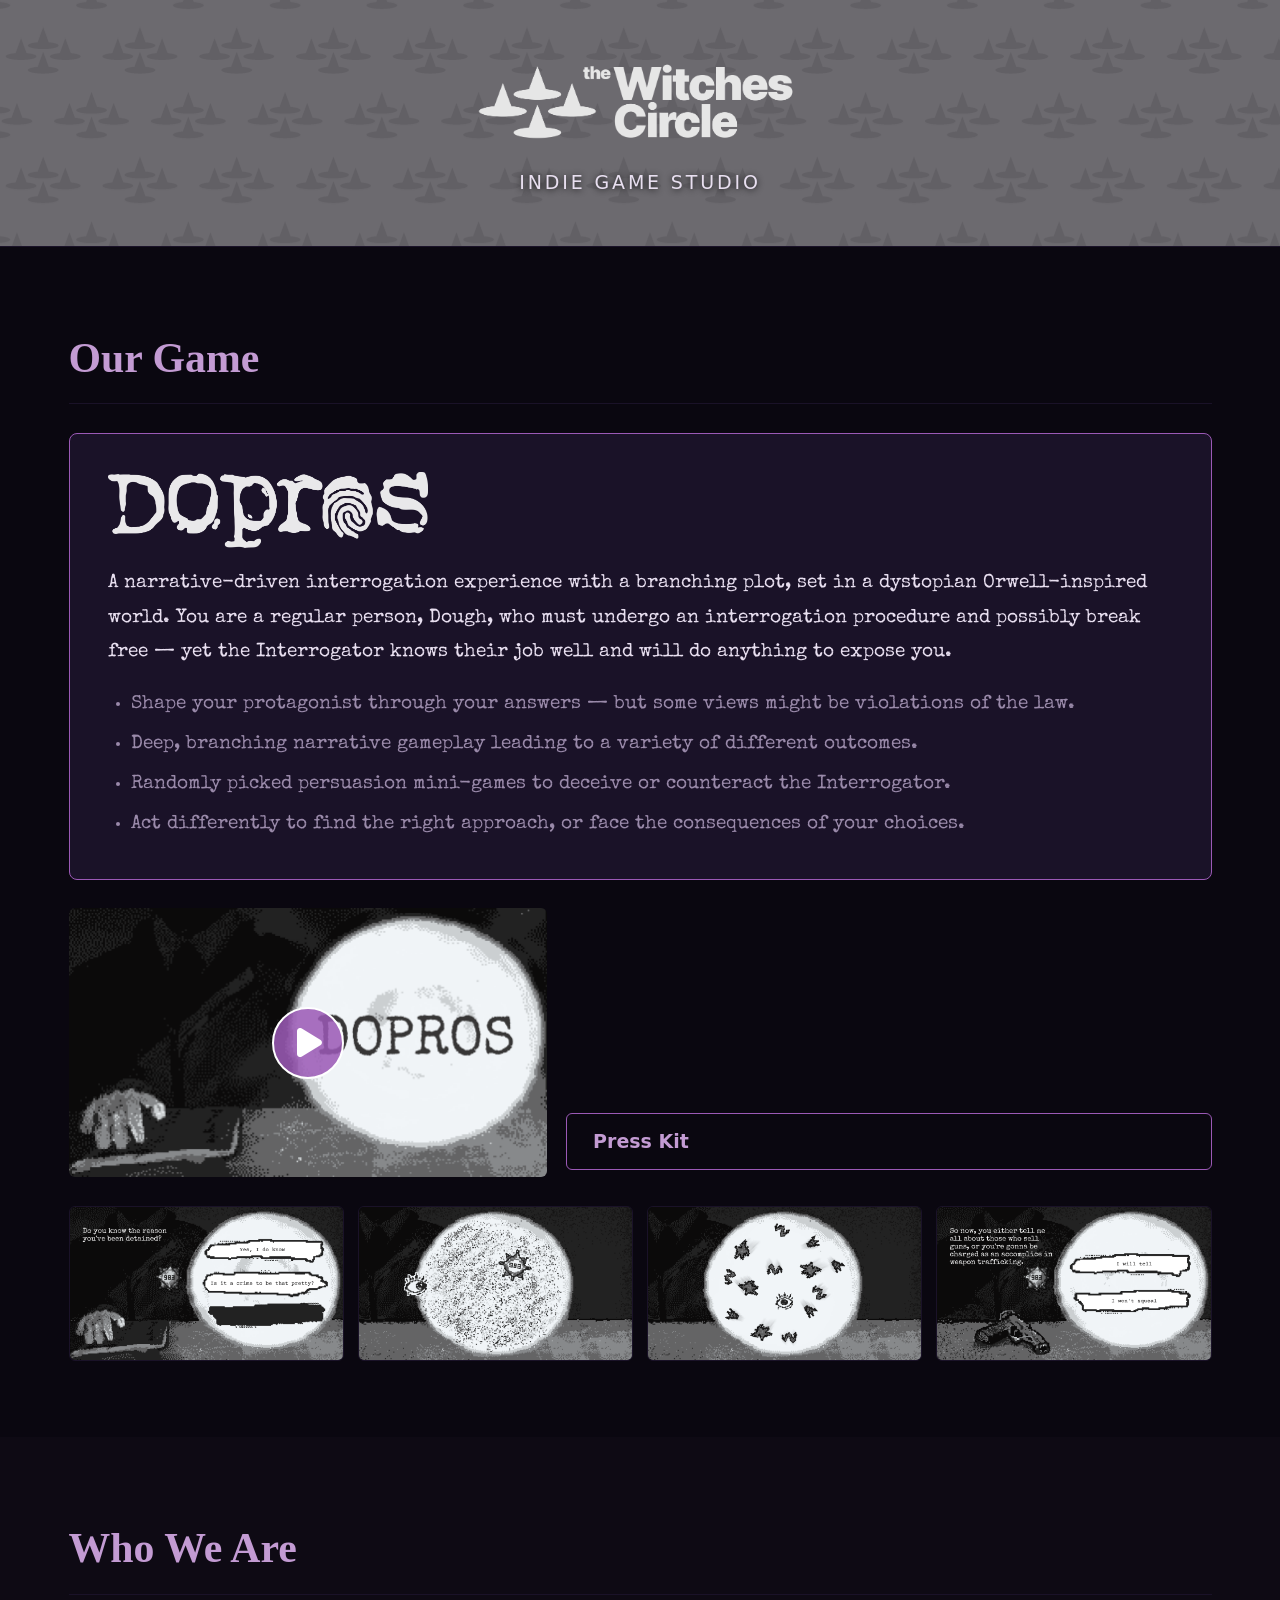
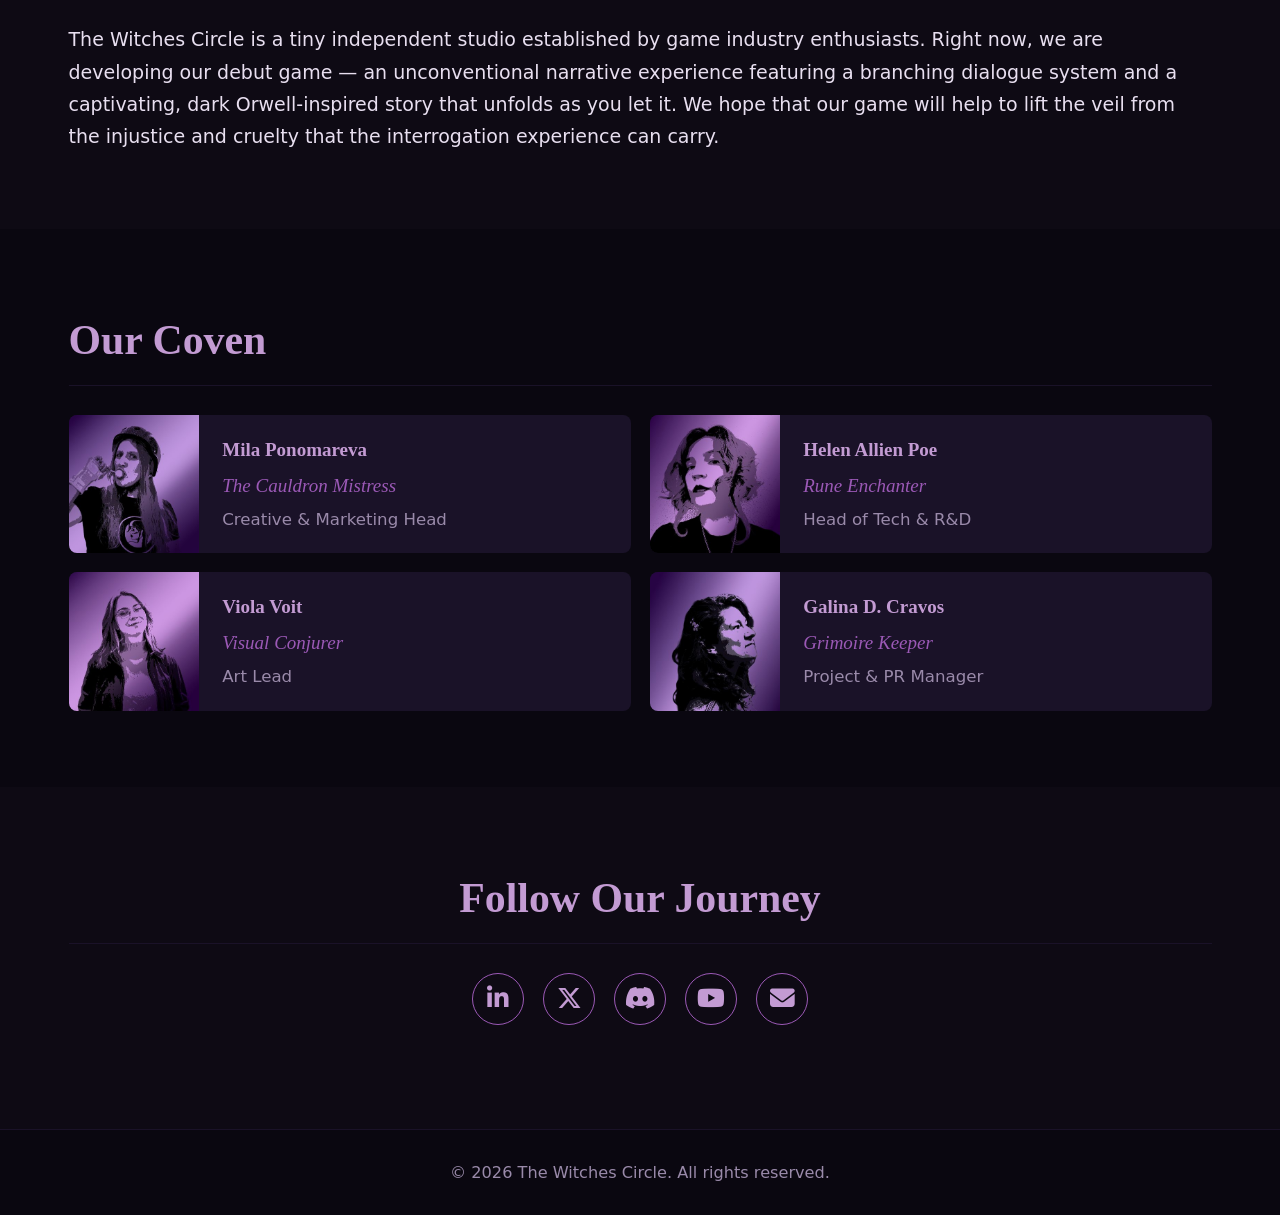
==== index.html @ 12a42415 "[steam] [+] add steam widget" ====
<!DOCTYPE html>
<html lang="en">
<head>
  <meta charset="UTF-8" />
  <meta name="viewport" content="width=device-width, initial-scale=1.0" />
  <title>The Witches Circle — Indie Game Studio</title>
  <meta name="description" content="The Witches Circle is a tiny independent studio developing DOPROS — a dark, Orwell-inspired narrative interrogation game." />
  <link rel="icon" type="image/png" href="assets/images/favicon.png" />
  <link rel="preconnect" href="https://fonts.googleapis.com" />
  <link rel="preconnect" href="https://fonts.gstatic.com" crossorigin />
  <link href="https://fonts.googleapis.com/css2?family=IM+Fell+English:ital@0;1&family=Special+Elite&display=swap" rel="stylesheet" />
  <link rel="stylesheet" href="assets/css/style.css" />
  <link rel="stylesheet" href="https://cdnjs.cloudflare.com/ajax/libs/font-awesome/6.5.0/css/all.min.css" />
</head>
<body>

  <header>
    <div class="container">
      <h1 class="logo">
        <img src="assets/images/studio-logo.png" alt="The Witches Circle" class="logo-img" />
      </h1>
      <p class="tagline">Indie Game Studio</p>
    </div>
  </header>

  <main>

    <!-- Game -->
    <section id="game" class="section section--dark">
      <div class="container">
        <h2>Our Game</h2>

        <div class="game-card">
          <img src="assets/images/dopros-logo.png" alt="DOPROS" class="game-logo" />
          <p class="game-description">
            A narrative-driven interrogation experience with a branching plot, set in a dystopian
            Orwell-inspired world. You are a regular person, Dough, who must undergo an interrogation
            procedure and possibly break free — yet the Interrogator knows their job well and will do
            anything to expose you.
          </p>
          <ul class="game-features">
            <li>Shape your protagonist through your answers — but some views might be violations of the law.</li>
            <li>Deep, branching narrative gameplay leading to a variety of different outcomes.</li>
            <li>Randomly picked persuasion mini-games to deceive or counteract the Interrogator.</li>
            <li>Act differently to find the right approach, or face the consequences of your choices.</li>
          </ul>
        </div>

        <div class="trailer-steam-row">
          <div class="trailer-embed" id="trailer">
            <img src="assets/images/dopros-banner.png" alt="DOPROS — Official Trailer" class="trailer-thumb" />
            <button class="trailer-play" aria-label="Play trailer">
              <i class="fa-solid fa-play"></i>
            </button>
          </div>
          <div class="steam-column">
            <div class="steam-widget">
              <iframe src="https://store.steampowered.com/widget/4348260/" frameborder="0" width="646" height="190"></iframe>
            </div>
            <a href="https://store.steampowered.com/app/4348260" class="game-btn steam-wishlist-mobile" target="_blank" rel="noopener">Wishlist on Steam</a>
            <a href="https://drive.google.com/drive/folders/1Jz_JU9Nu0KG13zo6m7IpwoIm4dbHfF0O?usp=sharing" class="game-btn game-btn--secondary" target="_blank" rel="noopener">Press Kit</a>
          </div>
        </div>

        <div class="screenshots">
          <img src="assets/images/screenshots/screenshot-1.png" alt="DOPROS screenshot 1" loading="lazy" />
          <img src="assets/images/screenshots/screenshot-2.png" alt="DOPROS screenshot 2" loading="lazy" />
          <img src="assets/images/screenshots/screenshot-4.png" alt="DOPROS screenshot 4" loading="lazy" />
          <img src="assets/images/screenshots/screenshot-5.png" alt="DOPROS screenshot 5" loading="lazy" />
        </div>

        <div class="lightbox" id="lightbox" role="dialog" aria-modal="true" aria-label="Screenshot viewer">
          <button class="lightbox-btn lightbox-btn--prev" id="lightbox-prev" aria-label="Previous screenshot"><img src="assets/images/arrow.png" alt="" /></button>
          <img src="" alt="" id="lightbox-img" />
          <button class="lightbox-btn lightbox-btn--next" id="lightbox-next" aria-label="Next screenshot"><img src="assets/images/arrow.png" alt="" /></button>
        </div>

      </div>
    </section>

    <!-- About -->
    <section id="about" class="section">
      <div class="container">
        <h2>Who We Are</h2>
        <p>
          The Witches Circle is a tiny independent studio established by game industry enthusiasts.
          Right now, we are developing our debut game — an unconventional narrative experience featuring
          a branching dialogue system and a captivating, dark Orwell-inspired story that unfolds as you let it. We hope that our game will help to lift the veil from the injustice and cruelty that the interrogation experience can carry.
        </p>
      </div>
    </section>

    <!-- Team -->
    <section id="team" class="section section--dark">
      <div class="container">
        <h2>Our Coven</h2>
        <ul class="team-list">
          <li class="team-member">
            <img src="assets/images/team/mila.jpg" alt="Mila Ponomareva" class="member-photo" loading="lazy" />
            <div class="member-info">
              <span class="member-name">Mila Ponomareva</span>
              <span class="member-title">The Cauldron Mistress</span>
              <span class="member-role">Creative &amp; Marketing Head</span>
              <!-- <span class="member-quote">Likes roller skating and annihilation of capitalism.</span> -->
            </div>
          </li>
          <li class="team-member">
            <img src="assets/images/team/helen.jpg" alt="Helen Allien Poe" class="member-photo" loading="lazy" />
            <div class="member-info">
              <span class="member-name">Helen Allien Poe</span>
              <span class="member-title">Rune Enchanter</span>
              <span class="member-role">Head of Tech &amp; R&amp;D</span>
              <!-- <span class="member-quote">We are the granddaughters of the witches you couldn't burn.</span> -->
            </div>
          </li>
          <li class="team-member">
            <img src="assets/images/team/viola.jpg" alt="Viola Voit" class="member-photo" loading="lazy" />
            <div class="member-info">
              <span class="member-name">Viola Voit</span>
              <span class="member-title">Visual Conjurer</span>
              <span class="member-role">Art Lead</span>
              <!-- <span class="member-quote"></span> -->
            </div>
          </li>
          <li class="team-member">
            <img src="assets/images/team/galina.jpg" alt="Galina D. Cravos" class="member-photo" loading="lazy" />
            <div class="member-info">
              <span class="member-name">Galina D. Cravos</span>
              <span class="member-title">Grimoire Keeper</span>
              <span class="member-role">Project &amp; PR Manager</span>
              <!-- <span class="member-quote"></span> -->
            </div>
          </li>
        </ul>
      </div>
    </section>

    <!-- Connect -->
    <section id="connect" class="section">
      <div class="container">
        <h2>Follow Our Journey</h2>
        <div class="social-links">
          <a href="https://www.linkedin.com/company/thewitchescircle/" class="social-icon-btn" target="_blank" rel="noopener noreferrer" aria-label="LinkedIn">
            <i class="fa-brands fa-linkedin-in"></i>
          </a>
          <a href="https://x.com/WitchesAndGames" class="social-icon-btn" target="_blank" rel="noopener noreferrer" aria-label="Twitter / X">
            <i class="fa-brands fa-x-twitter"></i>
          </a>
          <a href="https://discord.gg/TPscTx6byT" class="social-icon-btn" target="_blank" rel="noopener noreferrer" aria-label="Discord">
            <i class="fa-brands fa-discord"></i>
          </a>
          <a href="https://www.youtube.com/@TheWitchesCircleGames" class="social-icon-btn" target="_blank" rel="noopener noreferrer" aria-label="YouTube">
            <i class="fa-brands fa-youtube"></i>
          </a>
          <a href="mailto:summon&#64;thewitchescircle.games" class="social-icon-btn" aria-label="Email" data-user="summon" data-domain="thewitchescircle.games">
            <i class="fa-solid fa-envelope"></i>
          </a>
        </div>
      </div>
    </section>

  </main>

  <footer>
    <div class="container">
      <p>&copy; 2026 The Witches Circle. All rights reserved.</p>
    </div>
  </footer>

  <script>
    document.querySelectorAll('.email-link, .social-icon-btn[data-user]').forEach(function(link) {
      var addr = link.dataset.user + '@' + link.dataset.domain;
      link.href = 'mailto:' + addr;
    });

    (function () {
      var trailer = document.getElementById('trailer');
      trailer.addEventListener('click', function () {
        var iframe = document.createElement('iframe');
        iframe.src = 'https://www.youtube-nocookie.com/embed/UNbVmLb0vMw?autoplay=1';
        iframe.title = 'DOPROS — Official Trailer';
        iframe.allow = 'accelerometer; autoplay; clipboard-write; encrypted-media; gyroscope; picture-in-picture';
        iframe.allowFullscreen = true;
        iframe.style.cssText = 'position:absolute;inset:0;width:100%;height:100%;border:0;';
        trailer.innerHTML = '';
        trailer.appendChild(iframe);
        trailer.style.cursor = 'default';
      });
    })();

    (function () {
      var lightbox = document.getElementById('lightbox');
      var lightboxImg = document.getElementById('lightbox-img');
      var imgs = Array.from(document.querySelectorAll('.screenshots img'));
      var current = 0;

      function show(index) {
        current = (index + imgs.length) % imgs.length;
        lightboxImg.src = imgs[current].src;
        lightboxImg.alt = imgs[current].alt;
        lightbox.classList.add('active');
      }

      imgs.forEach(function (img, i) {
        img.addEventListener('click', function () { show(i); });
      });

      document.getElementById('lightbox-prev').addEventListener('click', function (e) {
        e.stopPropagation();
        show(current - 1);
      });

      document.getElementById('lightbox-next').addEventListener('click', function (e) {
        e.stopPropagation();
        show(current + 1);
      });

      lightbox.addEventListener('click', function () {
        lightbox.classList.remove('active');
      });

      document.addEventListener('keydown', function (e) {
        if (!lightbox.classList.contains('active')) return;
        if (e.key === 'Escape') lightbox.classList.remove('active');
        if (e.key === 'ArrowLeft') show(current - 1);
        if (e.key === 'ArrowRight') show(current + 1);
      });
    })();
  </script>

</body>
</html>
---- assets/css/style.css ----
/* =============================================
   The Witches Circle — Site Styles
   ============================================= */

/* --- Reset & Base --- */
*, *::before, *::after {
  box-sizing: border-box;
  margin: 0;
  padding: 0;
}

:root {
  --color-bg:        #0e0a14;
  --color-bg-dark:   #0a0710;
  --color-surface:   #1a1228;
  --color-accent:    #9b59b6;
  --color-accent-2:  #c39bd3;
  --color-text:      #e8dff0;
  --color-muted:     #9a8aaa;

  --font-heading: 'IM Fell English', Georgia, serif;
  --font-body:    'Segoe UI', system-ui, sans-serif;
  --font-game:    'Special Elite', 'Courier New', monospace;

  --max-width: 1200px;
  --section-padding: 4rem 1.5rem;
}

html {
  scroll-behavior: smooth;
  font-size: 19px;
}

body {
  background-color: var(--color-bg);
  color: var(--color-text);
  font-family: var(--font-body);
  font-size: 1rem;
  line-height: 1.7;
}

.container {
  max-width: var(--max-width);
  margin: 0 auto;
  padding: 0 1.5rem;
}

/* --- Header --- */
header {
  background-color: var(--color-bg-dark);
  background-image: url('../images/header-banner.png');
  background-size: cover;
  background-position: center;
  border-bottom: 1px solid var(--color-surface);
  padding: 3rem 1.5rem 2.5rem;
  text-align: center;
  position: relative;
}

header::before {
  content: '';
  position: absolute;
  inset: 0;
  background: rgba(10, 7, 16, 0.6);
}

header .container {
  position: relative;
  z-index: 1;
}

.logo {
  display: block;
  line-height: 0;
}

.logo-img {
  max-height: 90px;
  width: auto;
  max-width: 100%;
  filter: invert(1) brightness(0.9);
}

.tagline {
  color: var(--color-text);
  font-size: 1rem;
  margin-top: 1rem;
  letter-spacing: 0.15em;
  text-transform: uppercase;
  text-shadow: 0 1px 6px rgba(0, 0, 0, 0.85);
}

/* --- Sections --- */
.section {
  padding: var(--section-padding);
}

.section--dark {
  background-color: var(--color-bg-dark);
}

.section h2 {
  font-family: var(--font-heading);
  font-size: clamp(1.5rem, 4vw, 2.2rem);
  color: var(--color-accent-2);
  margin-bottom: 1.5rem;
  padding-bottom: 0.5rem;
  border-bottom: 1px solid var(--color-surface);
}

.section p {
  color: var(--color-text);
}

/* --- Game Card --- */
.game-card {
  background: var(--color-surface);
  border: 1px solid var(--color-accent);
  border-radius: 8px;
  padding: 2rem;
  font-family: var(--font-game);
}

.game-logo {
  display: block;
  max-width: 320px;
  width: 100%;
  margin-bottom: 1rem;
  /* Black logo on white bg — invert to white; screen blend removes the resulting black bg on dark cards */
  filter: invert(1) brightness(0.9);
  mix-blend-mode: screen;
}


.game-description {
  color: var(--color-text);
  margin-top: 0.75rem;
  line-height: 1.8;
}

.game-features {
  margin-top: 1rem;
  padding-left: 1.25rem;
  color: var(--color-muted);
  display: flex;
  flex-direction: column;
  gap: 0.4rem;
}

.game-links {
  margin-top: 1.5rem;
  display: flex;
  flex-wrap: wrap;
  gap: 0.75rem;
}

.game-btn {
  display: inline-block;
  padding: 0.6rem 1.4rem;
  border-radius: 6px;
  background: var(--color-accent);
  color: #fff;
  text-decoration: none;
  font-weight: 600;
  font-family: var(--font-body);
  transition: opacity 0.2s;
}

.game-btn:hover {
  opacity: 0.85;
}

.game-btn--secondary {
  background: transparent;
  border: 1px solid var(--color-accent);
  color: var(--color-accent-2);
}

.game-btn--secondary:hover {
  background: var(--color-accent);
  color: #fff;
  opacity: 1;
}

/* --- Trailer + Steam Row --- */
.trailer-steam-row {
  display: grid;
  grid-template-columns: minmax(0, 1fr) 646px;
  gap: 1rem;
  margin-top: 1.5rem;
  align-items: start;
}

.steam-column {
  display: flex;
  flex-direction: column;
  gap: 0.75rem;
}

.steam-widget iframe {
  display: block;
}

.steam-wishlist-mobile {
  display: none;
}

/* --- Trailer --- */
.trailer-embed {
  position: relative;
  margin-top: 0;
  border-radius: 6px;
  overflow: hidden;
  cursor: pointer;
  aspect-ratio: 16 / 9;
  background: #000;
}

.trailer-thumb {
  width: 100%;
  height: 100%;
  object-fit: cover;
  display: block;
  transition: opacity 0.2s;
}

.trailer-embed:hover .trailer-thumb {
  opacity: 0.7;
}

.trailer-play {
  position: absolute;
  top: 50%;
  left: 50%;
  transform: translate(-50%, -50%);
  width: 72px;
  height: 72px;
  border-radius: 50%;
  background: rgba(155, 89, 182, 0.85);
  border: 2px solid #fff;
  color: #fff;
  font-size: 1.75rem;
  padding-left: 4px; /* optical centering of play icon */
  display: flex;
  align-items: center;
  justify-content: center;
  cursor: pointer;
  transition: background 0.2s, transform 0.2s;
}

.trailer-embed:hover .trailer-play {
  background: var(--color-accent);
  transform: translate(-50%, -50%) scale(1.1);
}

/* --- Screenshots --- */
.screenshots {
  display: grid;
  grid-template-columns: repeat(4, 1fr);
  gap: 0.75rem;
  margin-top: 1.5rem;
}

.screenshots img {
  width: 100%;
  display: block;
  border-radius: 6px;
  border: 1px solid var(--color-surface);
  cursor: zoom-in;
  transition: transform 0.2s, border-color 0.2s;
}

.screenshots img:hover {
  transform: scale(1.02);
  border-color: var(--color-accent);
}

/* --- Lightbox --- */
.lightbox {
  display: none;
  position: fixed;
  inset: 0;
  background: rgba(0, 0, 0, 0.85);
  z-index: 100;
  align-items: center;
  justify-content: center;
  cursor: zoom-out;
}

.lightbox.active {
  display: flex;
}

.lightbox img {
  max-width: 90vw;
  max-height: 90vh;
  border-radius: 6px;
  box-shadow: 0 0 40px rgba(155, 89, 182, 0.4);
  cursor: zoom-out;
}

.lightbox-btn {
  position: absolute;
  top: 50%;
  transform: translateY(-50%);
  background: rgba(155, 89, 182, 0.25);
  border: 1px solid var(--color-accent);
  width: 52px;
  height: 52px;
  border-radius: 50%;
  cursor: pointer;
  display: flex;
  align-items: center;
  justify-content: center;
  transition: background 0.2s;
  z-index: 1;
  padding: 0;
}

.lightbox-btn img {
  width: 24px;
  height: 24px;
  filter: invert(1);
  display: block;
}

.lightbox-btn:hover {
  background: var(--color-accent);
}

.lightbox-btn--prev {
  left: 1.5rem;
  transform: translateY(-50%) scaleX(-1);
}

.lightbox-btn--next { right: 1.5rem; }

/* --- Team --- */
.team-list {
  list-style: none;
  display: grid;
  grid-template-columns: 1fr 1fr;
  gap: 1rem;
}

.team-member {
  background: var(--color-surface);
  border-radius: 8px;
  display: flex;
  flex-direction: row;
  overflow: hidden;
}

.member-photo {
  width: 130px;
  flex-shrink: 0;
  object-fit: cover;
  object-position: top;
  display: block;
}

.member-info {
  padding: 1rem 1.25rem;
  display: flex;
  flex-direction: column;
  gap: 0.2rem;
}

.member-name {
  font-weight: 600;
  color: var(--color-accent-2);
  font-family: var(--font-heading);
}

.member-title {
  color: var(--color-accent);
  font-style: italic;
  font-family: var(--font-heading);
}

.member-role {
  font-size: 0.875rem;
  color: var(--color-muted);
}

.member-quote {
  margin-top: 0.4rem;
  font-size: 0.8rem;
  color: var(--color-muted);
  font-style: italic;
  line-height: 1.4;
}

/* --- Social Links --- */
#connect .container {
  text-align: center;
}


.social-links {
  display: flex;
  justify-content: center;
  flex-wrap: wrap;
  gap: 1rem;
  margin-bottom: 1.5rem;
}

.social-icon-btn {
  display: inline-flex;
  align-items: center;
  justify-content: center;
  width: 52px;
  height: 52px;
  border: 1px solid var(--color-accent);
  border-radius: 50%;
  color: var(--color-accent-2);
  text-decoration: none;
  font-size: 1.3rem;
  transition: background 0.2s, color 0.2s;
  cursor: pointer;
}

.social-icon-btn:hover {
  background: var(--color-accent);
  color: #fff;
}

.social-icon-btn--disabled {
  opacity: 0.35;
  cursor: default;
  pointer-events: none;
}

.contact-line {
  font-size: 0.9rem;
  color: var(--color-muted);
}

.email-link {
  color: var(--color-accent-2);
  text-decoration: none;
}

.email-link:hover {
  text-decoration: underline;
}

/* --- Footer --- */
footer {
  background-color: var(--color-bg-dark);
  border-top: 1px solid var(--color-surface);
  padding: 1.5rem;
  text-align: center;
  font-size: 0.85rem;
  color: var(--color-muted);
}

/* --- Responsive --- */
@media (max-width: 768px) {
  .screenshots {
    grid-template-columns: repeat(2, 1fr);
  }

  .team-list {
    grid-template-columns: 1fr;
  }
}

@media (max-width: 1100px) {
  .trailer-steam-row {
    grid-template-columns: 1fr;
  }
}

@media (max-width: 645px) {
  .steam-widget {
    display: none;
  }

  .steam-wishlist-mobile {
    display: inline-block;
  }
}

@media (max-width: 480px) {
  html {
    font-size: 16px;
  }

  header {
    padding: 2rem 1rem 1.5rem;
  }

  .logo-img {
    max-height: 60px;
  }

  .game-card {
    padding: 1.25rem;
  }

  .game-logo {
    max-width: 100%;
  }

  .screenshots {
    grid-template-columns: 1fr;
  }

  .member-photo {
    display: none;
  }

  .social-icon-btn {
    width: 46px;
    height: 46px;
  }
}
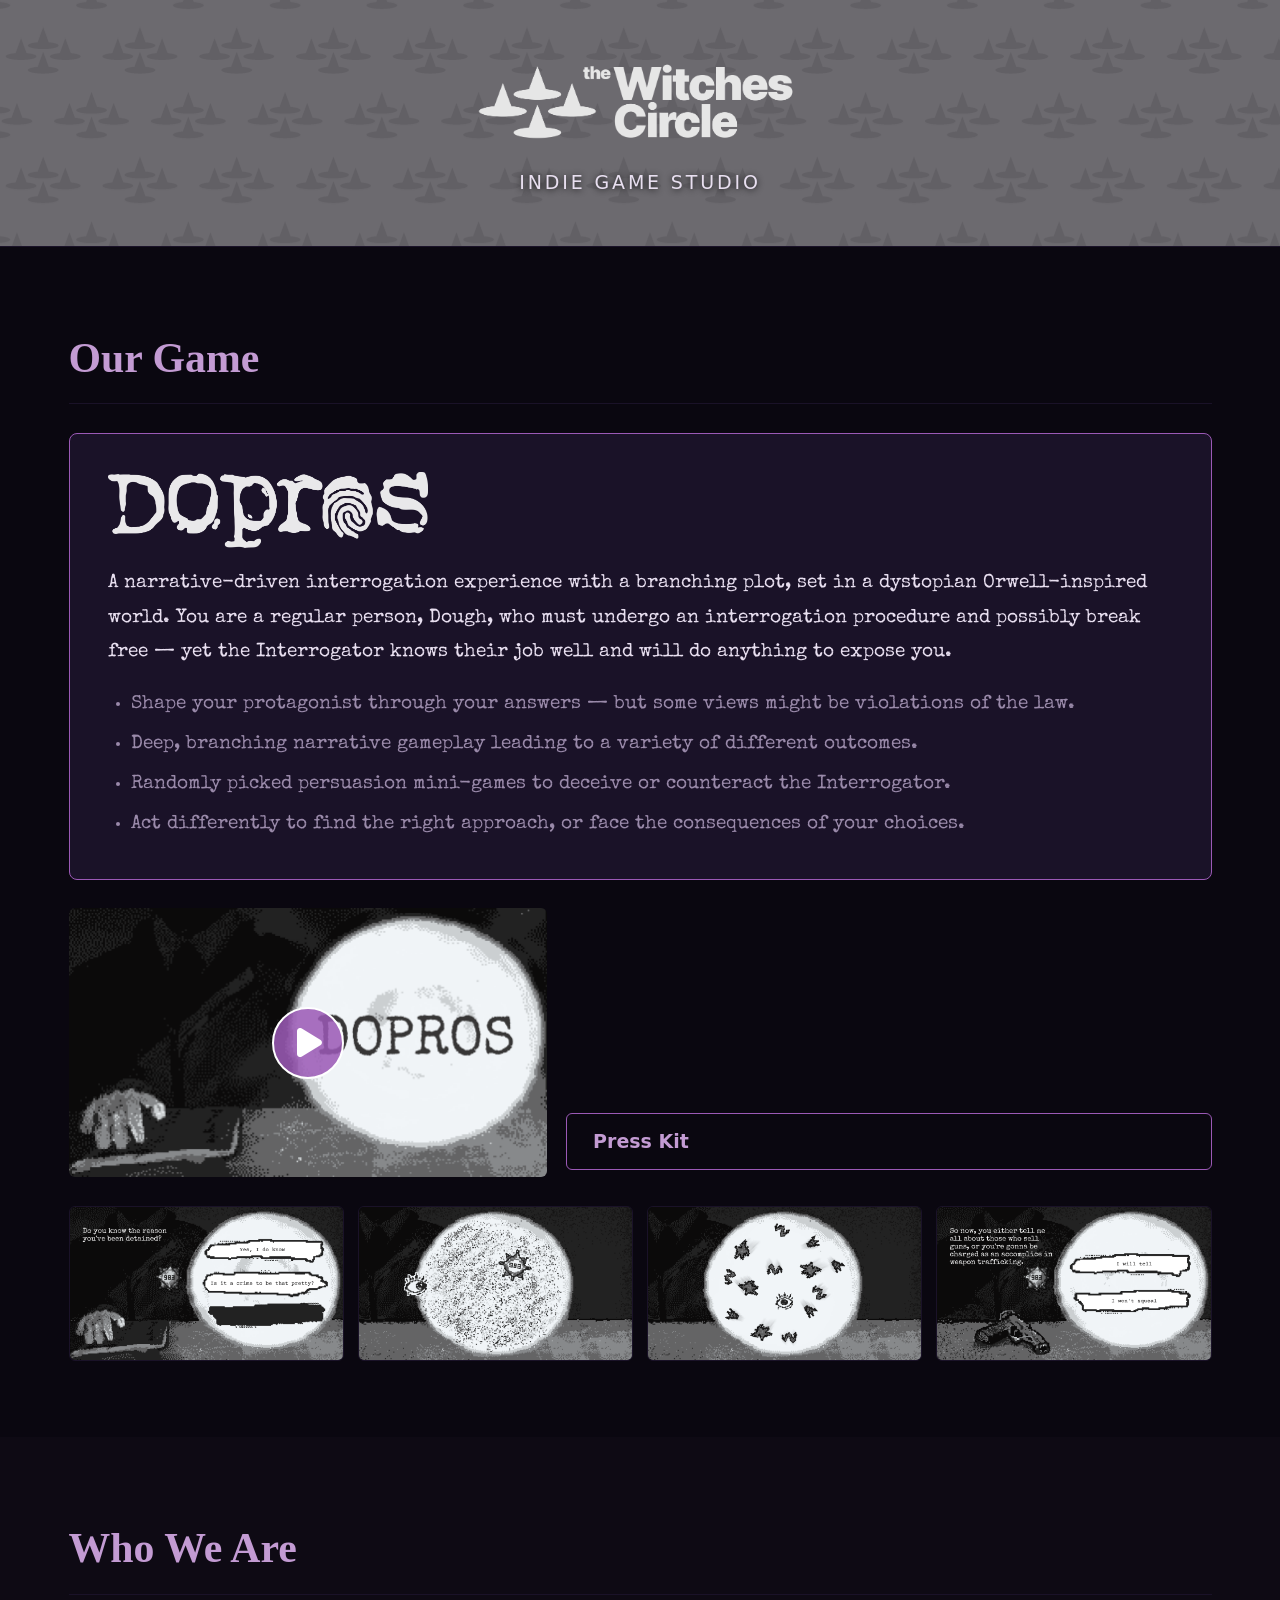
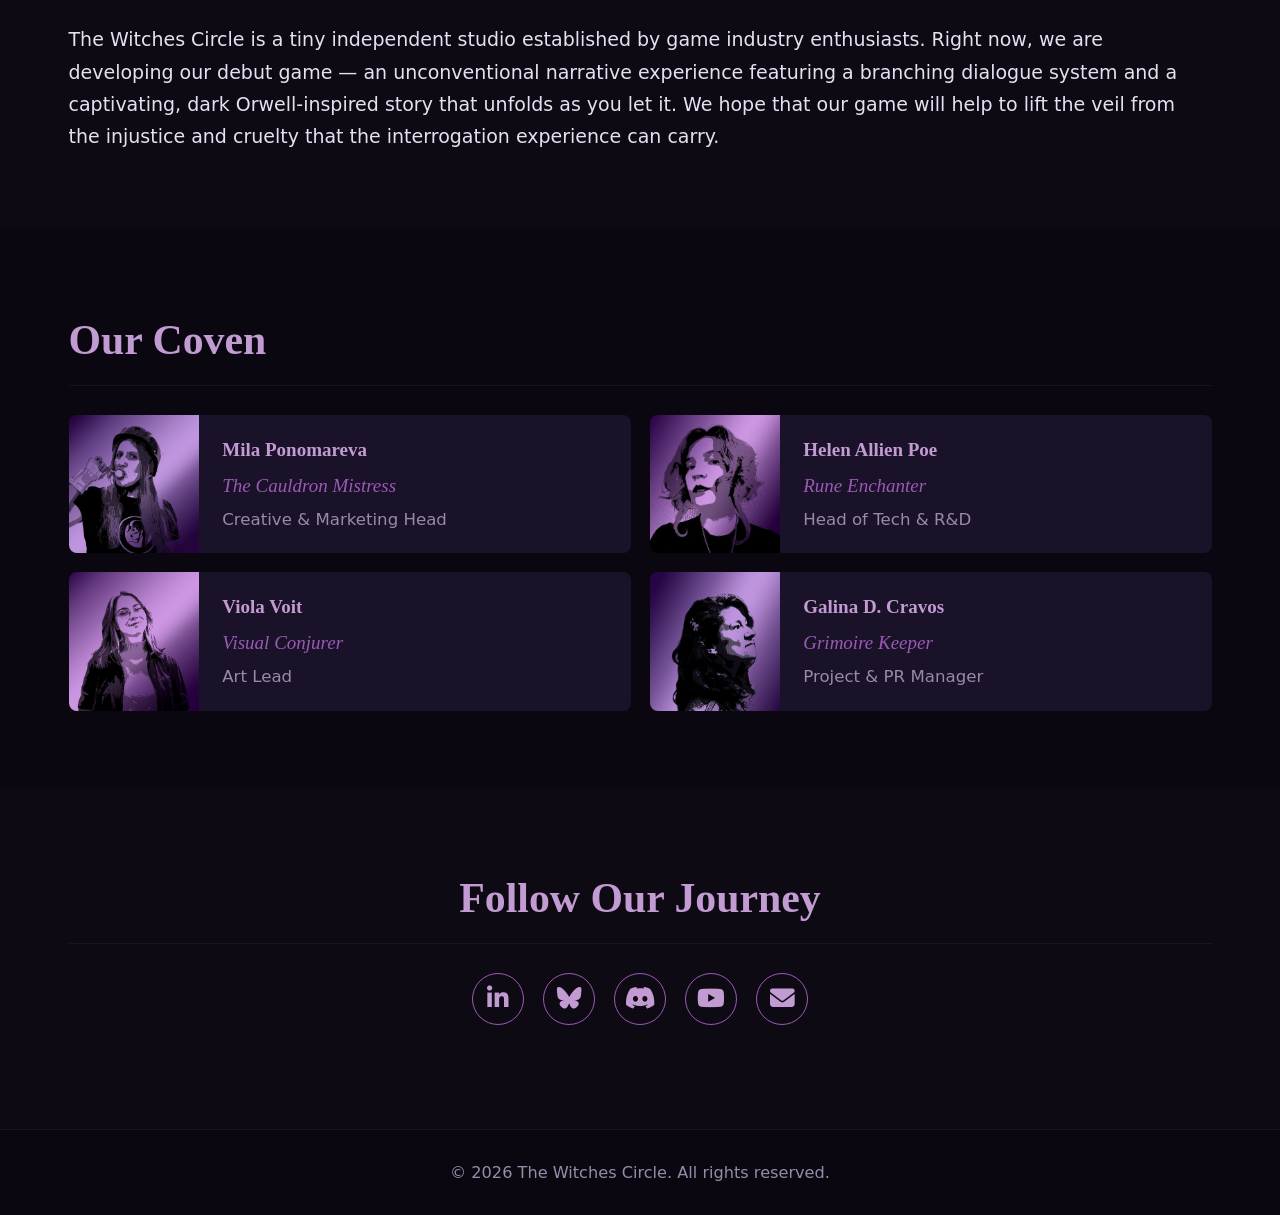
==== commit e29e79f7: "[links] [+] change X to bsky" ====
--- a/index.html
+++ b/index.html
@@ -10,7 +10,7 @@
   <link rel="preconnect" href="https://fonts.gstatic.com" crossorigin />
   <link href="https://fonts.googleapis.com/css2?family=IM+Fell+English:ital@0;1&family=Special+Elite&display=swap" rel="stylesheet" />
   <link rel="stylesheet" href="assets/css/style.css" />
-  <link rel="stylesheet" href="https://cdnjs.cloudflare.com/ajax/libs/font-awesome/6.5.0/css/all.min.css" />
+  <link rel="stylesheet" href="https://cdnjs.cloudflare.com/ajax/libs/font-awesome/6.7.2/css/all.min.css" />
 </head>
 <body>
 
@@ -143,8 +143,8 @@
           <a href="https://www.linkedin.com/company/thewitchescircle/" class="social-icon-btn" target="_blank" rel="noopener noreferrer" aria-label="LinkedIn">
             <i class="fa-brands fa-linkedin-in"></i>
           </a>
-          <a href="https://x.com/WitchesAndGames" class="social-icon-btn" target="_blank" rel="noopener noreferrer" aria-label="Twitter / X">
-            <i class="fa-brands fa-x-twitter"></i>
+          <a href=" https://bsky.app/profile/witches-and-games.bsky.social" class="social-icon-btn" target="_blank" rel="noopener noreferrer" aria-label="Bluesky">
+            <i class="fa-brands fa-bluesky"></i>
           </a>
           <a href="https://discord.gg/TPscTx6byT" class="social-icon-btn" target="_blank" rel="noopener noreferrer" aria-label="Discord">
             <i class="fa-brands fa-discord"></i>
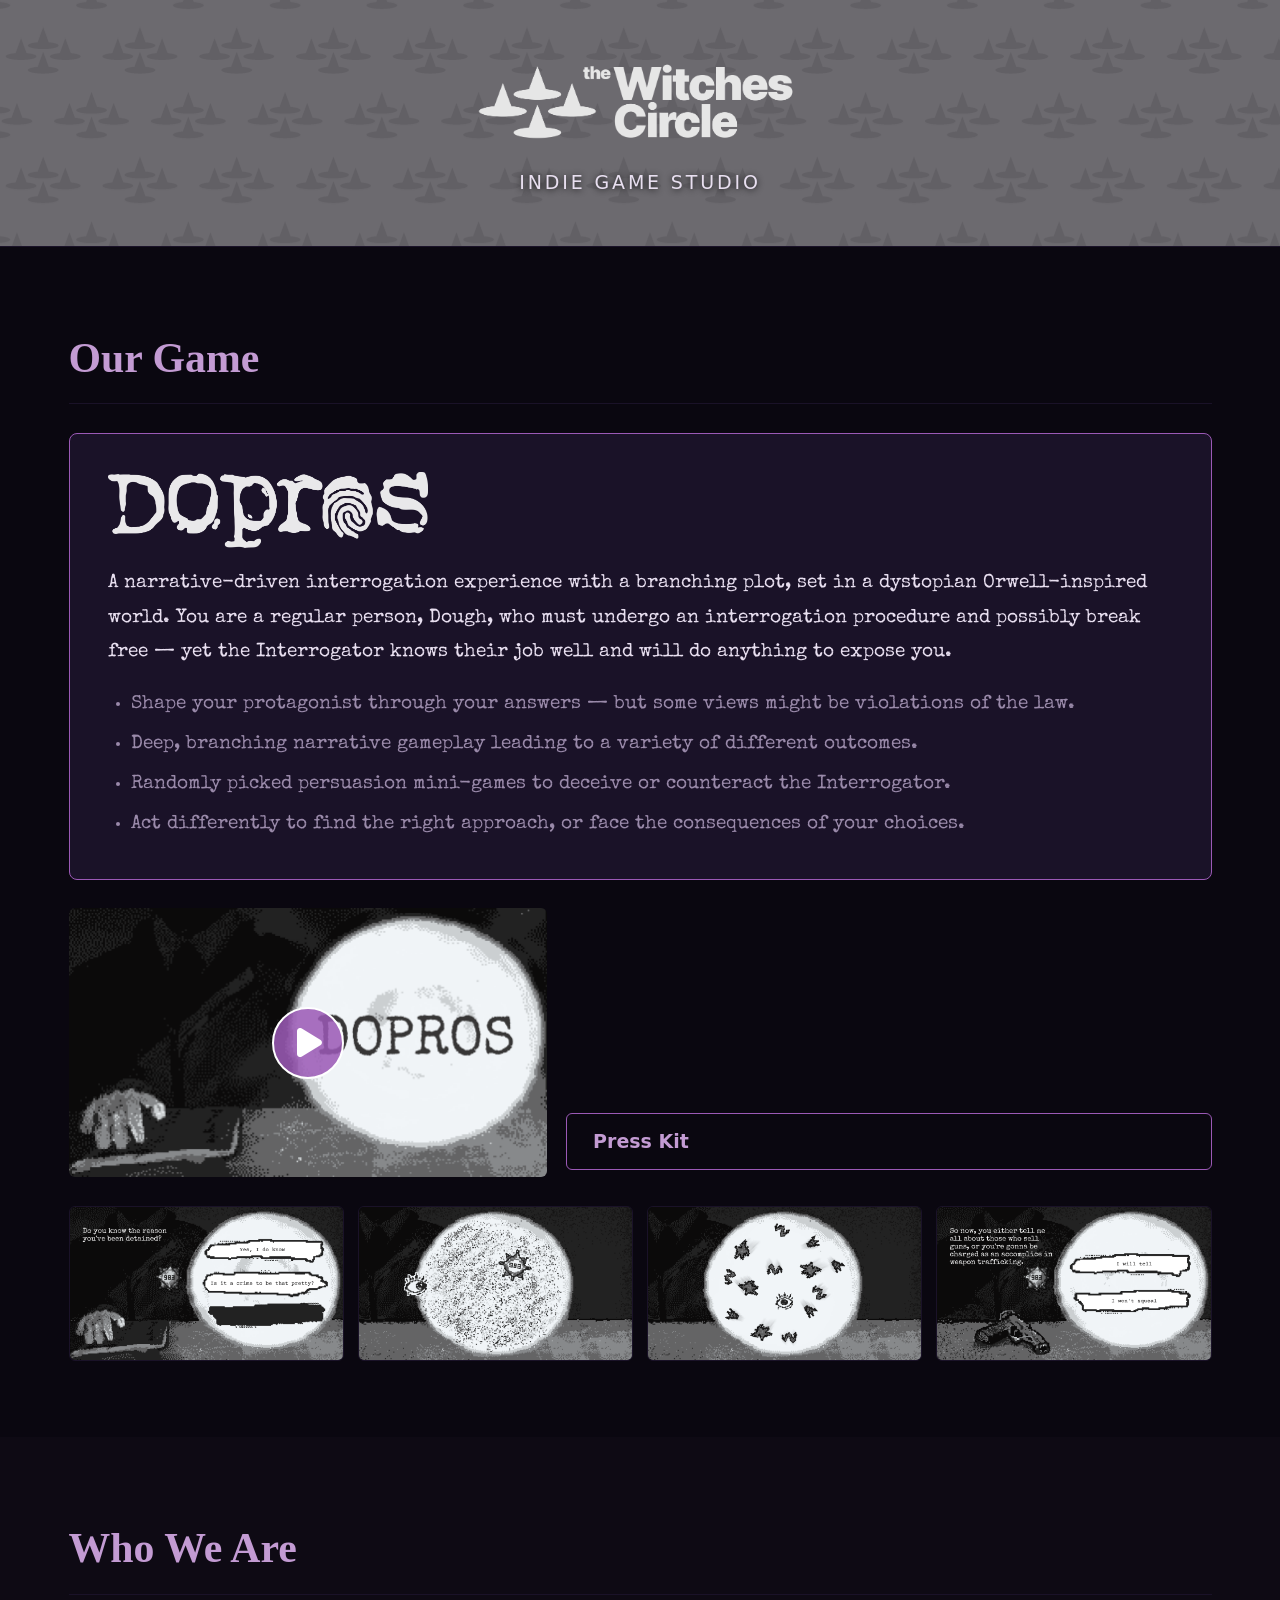
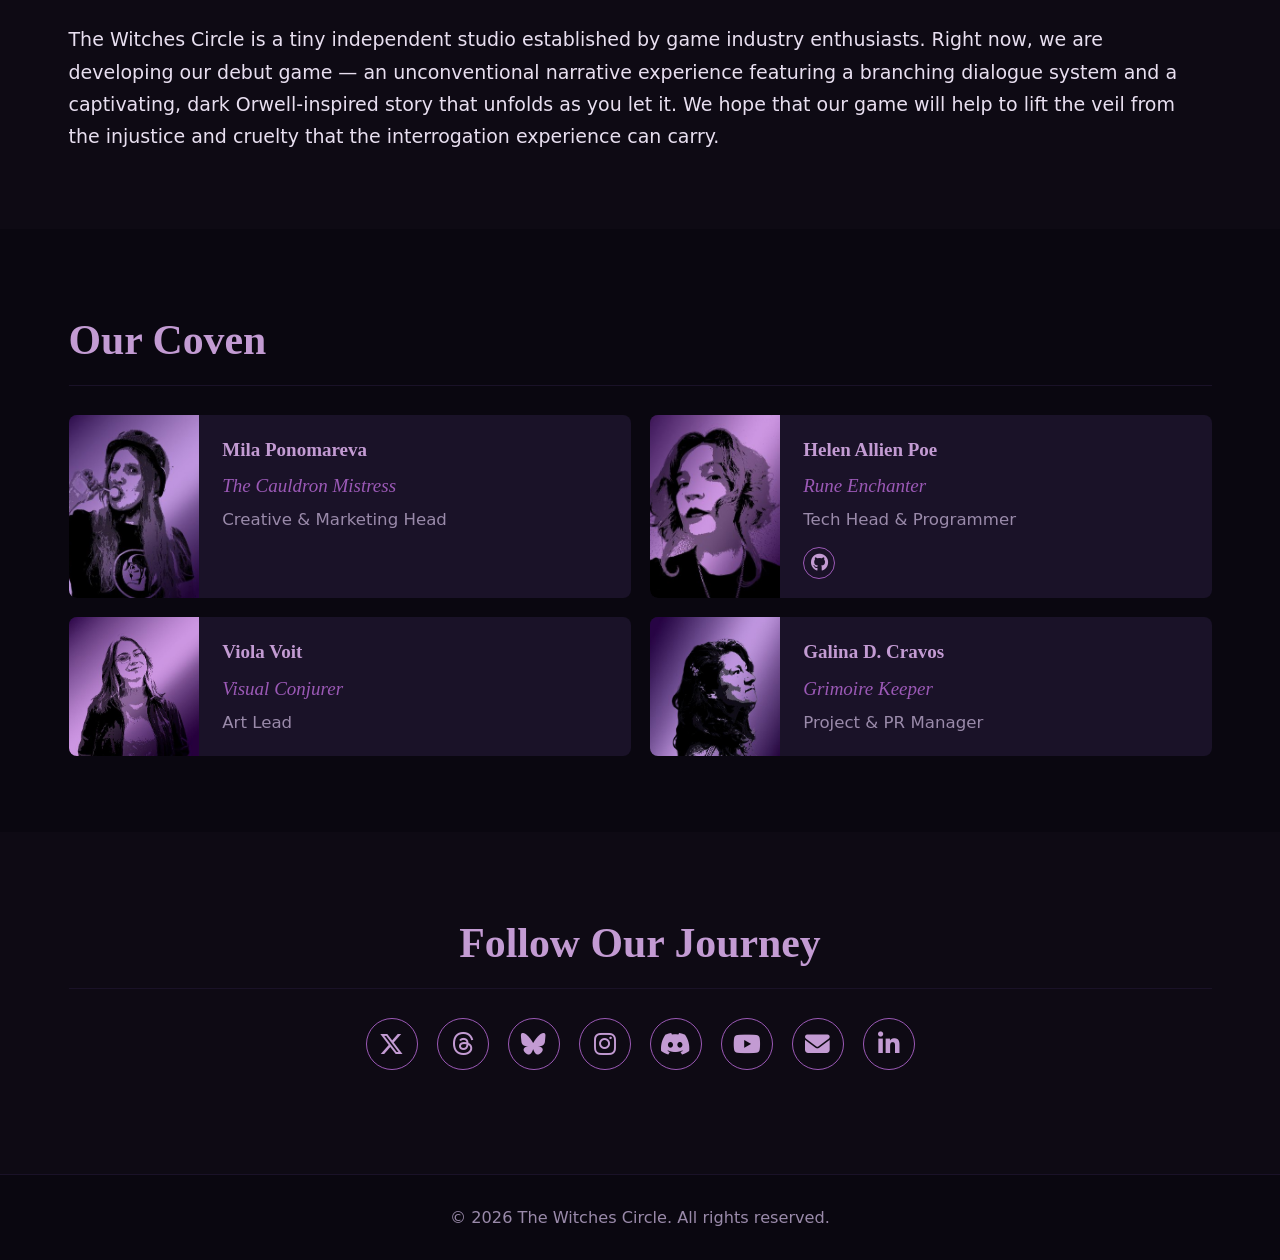
==== commit d46cd4fe: "[site] [+] add some links" ====
--- a/index.html
+++ b/index.html
@@ -5,6 +5,12 @@
   <meta name="viewport" content="width=device-width, initial-scale=1.0" />
   <title>The Witches Circle — Indie Game Studio</title>
   <meta name="description" content="The Witches Circle is a tiny independent studio developing DOPROS — a dark, Orwell-inspired narrative interrogation game." />
+  <meta property="og:title" content="The Witches Circle — Indie Game Studio" />
+  <meta property="og:description" content="The Witches Circle is a tiny independent studio developing DOPROS — a dark, Orwell-inspired narrative interrogation game." />
+  <meta property="og:image" content="https://thewitchescircle.games/assets/images/dopros-banner.png" />
+  <meta property="og:url" content="https://thewitchescircle.games" />
+  <meta property="og:type" content="website" />
+  <meta name="twitter:card" content="summary_large_image" />
   <link rel="icon" type="image/png" href="assets/images/favicon.png" />
   <link rel="preconnect" href="https://fonts.googleapis.com" />
   <link rel="preconnect" href="https://fonts.gstatic.com" crossorigin />
@@ -109,8 +115,13 @@
             <div class="member-info">
               <span class="member-name">Helen Allien Poe</span>
               <span class="member-title">Rune Enchanter</span>
-              <span class="member-role">Head of Tech &amp; R&amp;D</span>
+              <span class="member-role">Tech Head &amp; Programmer </span>
               <!-- <span class="member-quote">We are the granddaughters of the witches you couldn't burn.</span> -->
+              <div class="member-socials">
+                <a href="https://github.com/besteto" class="member-social-link" target="_blank" rel="noopener noreferrer" aria-label="GitHub">
+                  <i class="fa-brands fa-github"></i>
+                </a>
+              </div>
             </div>
           </li>
           <li class="team-member">
@@ -140,11 +151,17 @@
       <div class="container">
         <h2>Follow Our Journey</h2>
         <div class="social-links">
-          <a href="https://www.linkedin.com/company/thewitchescircle/" class="social-icon-btn" target="_blank" rel="noopener noreferrer" aria-label="LinkedIn">
-            <i class="fa-brands fa-linkedin-in"></i>
+          <a href="https://x.com/WitchesAndGames" class="social-icon-btn" target="_blank" rel="noopener noreferrer" aria-label="X">
+            <i class="fa-brands fa-x-twitter"></i>
           </a>
-          <a href=" https://bsky.app/profile/witches-and-games.bsky.social" class="social-icon-btn" target="_blank" rel="noopener noreferrer" aria-label="Bluesky">
+          <a href="https://www.threads.com/@the.witches.circle.games" class="social-icon-btn" target="_blank" rel="noopener noreferrer" aria-label="Threads">
+            <i class="fa-brands fa-threads"></i>
+          </a>
+          <a href="https://bsky.app/profile/witches-and-games.bsky.social" class="social-icon-btn" target="_blank" rel="noopener noreferrer" aria-label="Bluesky">
             <i class="fa-brands fa-bluesky"></i>
+          </a>
+          <a href="https://www.instagram.com/the.witches.circle.games/" class="social-icon-btn" target="_blank" rel="noopener noreferrer" aria-label="Instagram">
+            <i class="fa-brands fa-instagram"></i>
           </a>
           <a href="https://discord.gg/TPscTx6byT" class="social-icon-btn" target="_blank" rel="noopener noreferrer" aria-label="Discord">
             <i class="fa-brands fa-discord"></i>
@@ -154,6 +171,9 @@
           </a>
           <a href="mailto:summon&#64;thewitchescircle.games" class="social-icon-btn" aria-label="Email" data-user="summon" data-domain="thewitchescircle.games">
             <i class="fa-solid fa-envelope"></i>
+          </a>
+          <a href="https://www.linkedin.com/company/thewitchescircle/" class="social-icon-btn" target="_blank" rel="noopener noreferrer" aria-label="LinkedIn">
+            <i class="fa-brands fa-linkedin-in"></i>
           </a>
         </div>
       </div>
@@ -167,66 +187,7 @@
     </div>
   </footer>
 
-  <script>
-    document.querySelectorAll('.email-link, .social-icon-btn[data-user]').forEach(function(link) {
-      var addr = link.dataset.user + '@' + link.dataset.domain;
-      link.href = 'mailto:' + addr;
-    });
-
-    (function () {
-      var trailer = document.getElementById('trailer');
-      trailer.addEventListener('click', function () {
-        var iframe = document.createElement('iframe');
-        iframe.src = 'https://www.youtube-nocookie.com/embed/UNbVmLb0vMw?autoplay=1';
-        iframe.title = 'DOPROS — Official Trailer';
-        iframe.allow = 'accelerometer; autoplay; clipboard-write; encrypted-media; gyroscope; picture-in-picture';
-        iframe.allowFullscreen = true;
-        iframe.style.cssText = 'position:absolute;inset:0;width:100%;height:100%;border:0;';
-        trailer.innerHTML = '';
-        trailer.appendChild(iframe);
-        trailer.style.cursor = 'default';
-      });
-    })();
-
-    (function () {
-      var lightbox = document.getElementById('lightbox');
-      var lightboxImg = document.getElementById('lightbox-img');
-      var imgs = Array.from(document.querySelectorAll('.screenshots img'));
-      var current = 0;
-
-      function show(index) {
-        current = (index + imgs.length) % imgs.length;
-        lightboxImg.src = imgs[current].src;
-        lightboxImg.alt = imgs[current].alt;
-        lightbox.classList.add('active');
-      }
-
-      imgs.forEach(function (img, i) {
-        img.addEventListener('click', function () { show(i); });
-      });
-
-      document.getElementById('lightbox-prev').addEventListener('click', function (e) {
-        e.stopPropagation();
-        show(current - 1);
-      });
-
-      document.getElementById('lightbox-next').addEventListener('click', function (e) {
-        e.stopPropagation();
-        show(current + 1);
-      });
-
-      lightbox.addEventListener('click', function () {
-        lightbox.classList.remove('active');
-      });
-
-      document.addEventListener('keydown', function (e) {
-        if (!lightbox.classList.contains('active')) return;
-        if (e.key === 'Escape') lightbox.classList.remove('active');
-        if (e.key === 'ArrowLeft') show(current - 1);
-        if (e.key === 'ArrowRight') show(current + 1);
-      });
-    })();
-  </script>
+  <script src="assets/js/main.js" defer></script>
 
 </body>
 </html>
--- a/assets/css/style.css
+++ b/assets/css/style.css
@@ -145,13 +145,6 @@
   display: flex;
   flex-direction: column;
   gap: 0.4rem;
-}
-
-.game-links {
-  margin-top: 1.5rem;
-  display: flex;
-  flex-wrap: wrap;
-  gap: 0.75rem;
 }
 
 .game-btn {
@@ -391,6 +384,32 @@
   line-height: 1.4;
 }
 
+/* --- Member Social Links --- */
+.member-socials {
+  display: flex;
+  gap: 0.5rem;
+  margin-top: 0.5rem;
+}
+
+.member-social-link {
+  display: inline-flex;
+  align-items: center;
+  justify-content: center;
+  width: 32px;
+  height: 32px;
+  border: 1px solid var(--color-accent);
+  border-radius: 50%;
+  color: var(--color-accent-2);
+  text-decoration: none;
+  font-size: 0.95rem;
+  transition: background 0.2s, color 0.2s;
+}
+
+.member-social-link:hover {
+  background: var(--color-accent);
+  color: #fff;
+}
+
 /* --- Social Links --- */
 #connect .container {
   text-align: center;
@@ -425,26 +444,6 @@
   color: #fff;
 }
 
-.social-icon-btn--disabled {
-  opacity: 0.35;
-  cursor: default;
-  pointer-events: none;
-}
-
-.contact-line {
-  font-size: 0.9rem;
-  color: var(--color-muted);
-}
-
-.email-link {
-  color: var(--color-accent-2);
-  text-decoration: none;
-}
-
-.email-link:hover {
-  text-decoration: underline;
-}
-
 /* --- Footer --- */
 footer {
   background-color: var(--color-bg-dark);
@@ -456,6 +455,12 @@
 }
 
 /* --- Responsive --- */
+@media (max-width: 1100px) {
+  .trailer-steam-row {
+    grid-template-columns: 1fr;
+  }
+}
+
 @media (max-width: 768px) {
   .screenshots {
     grid-template-columns: repeat(2, 1fr);
@@ -466,12 +471,6 @@
   }
 }
 
-@media (max-width: 1100px) {
-  .trailer-steam-row {
-    grid-template-columns: 1fr;
-  }
-}
-
 @media (max-width: 645px) {
   .steam-widget {
     display: none;
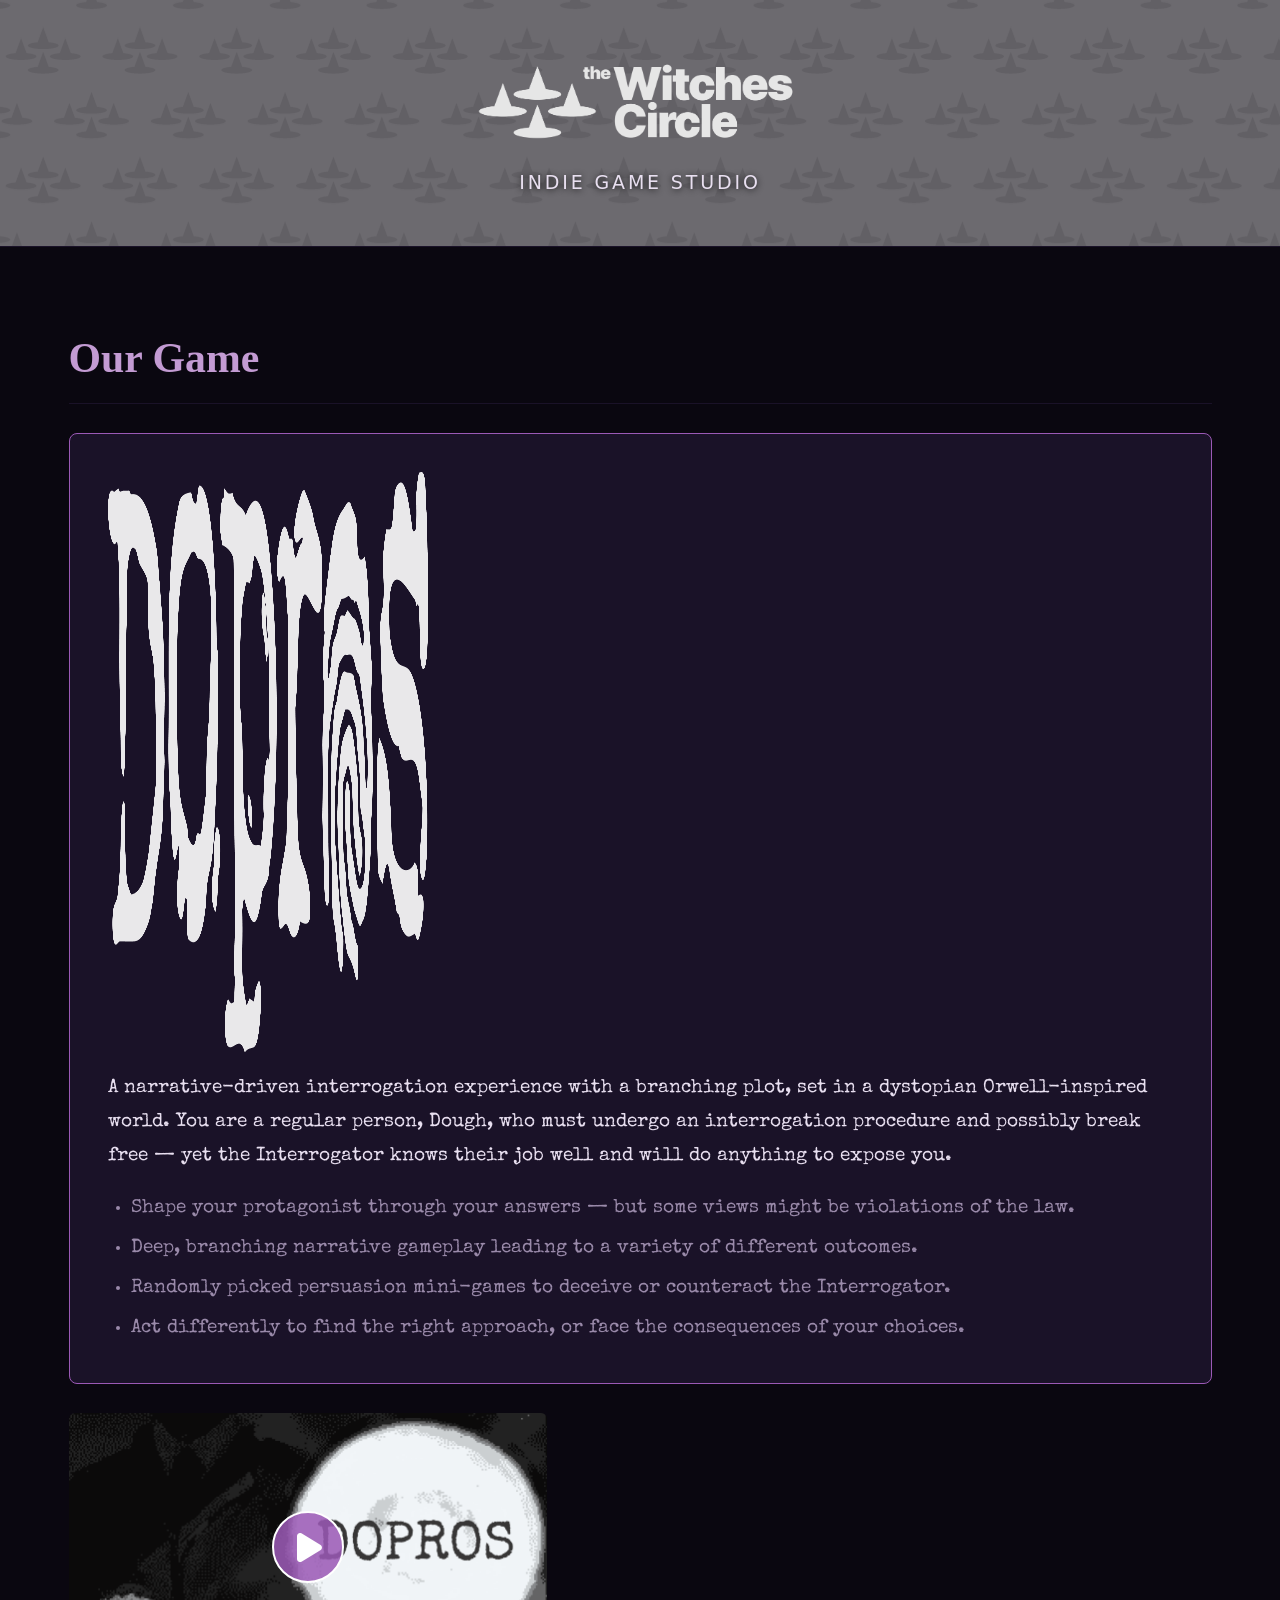
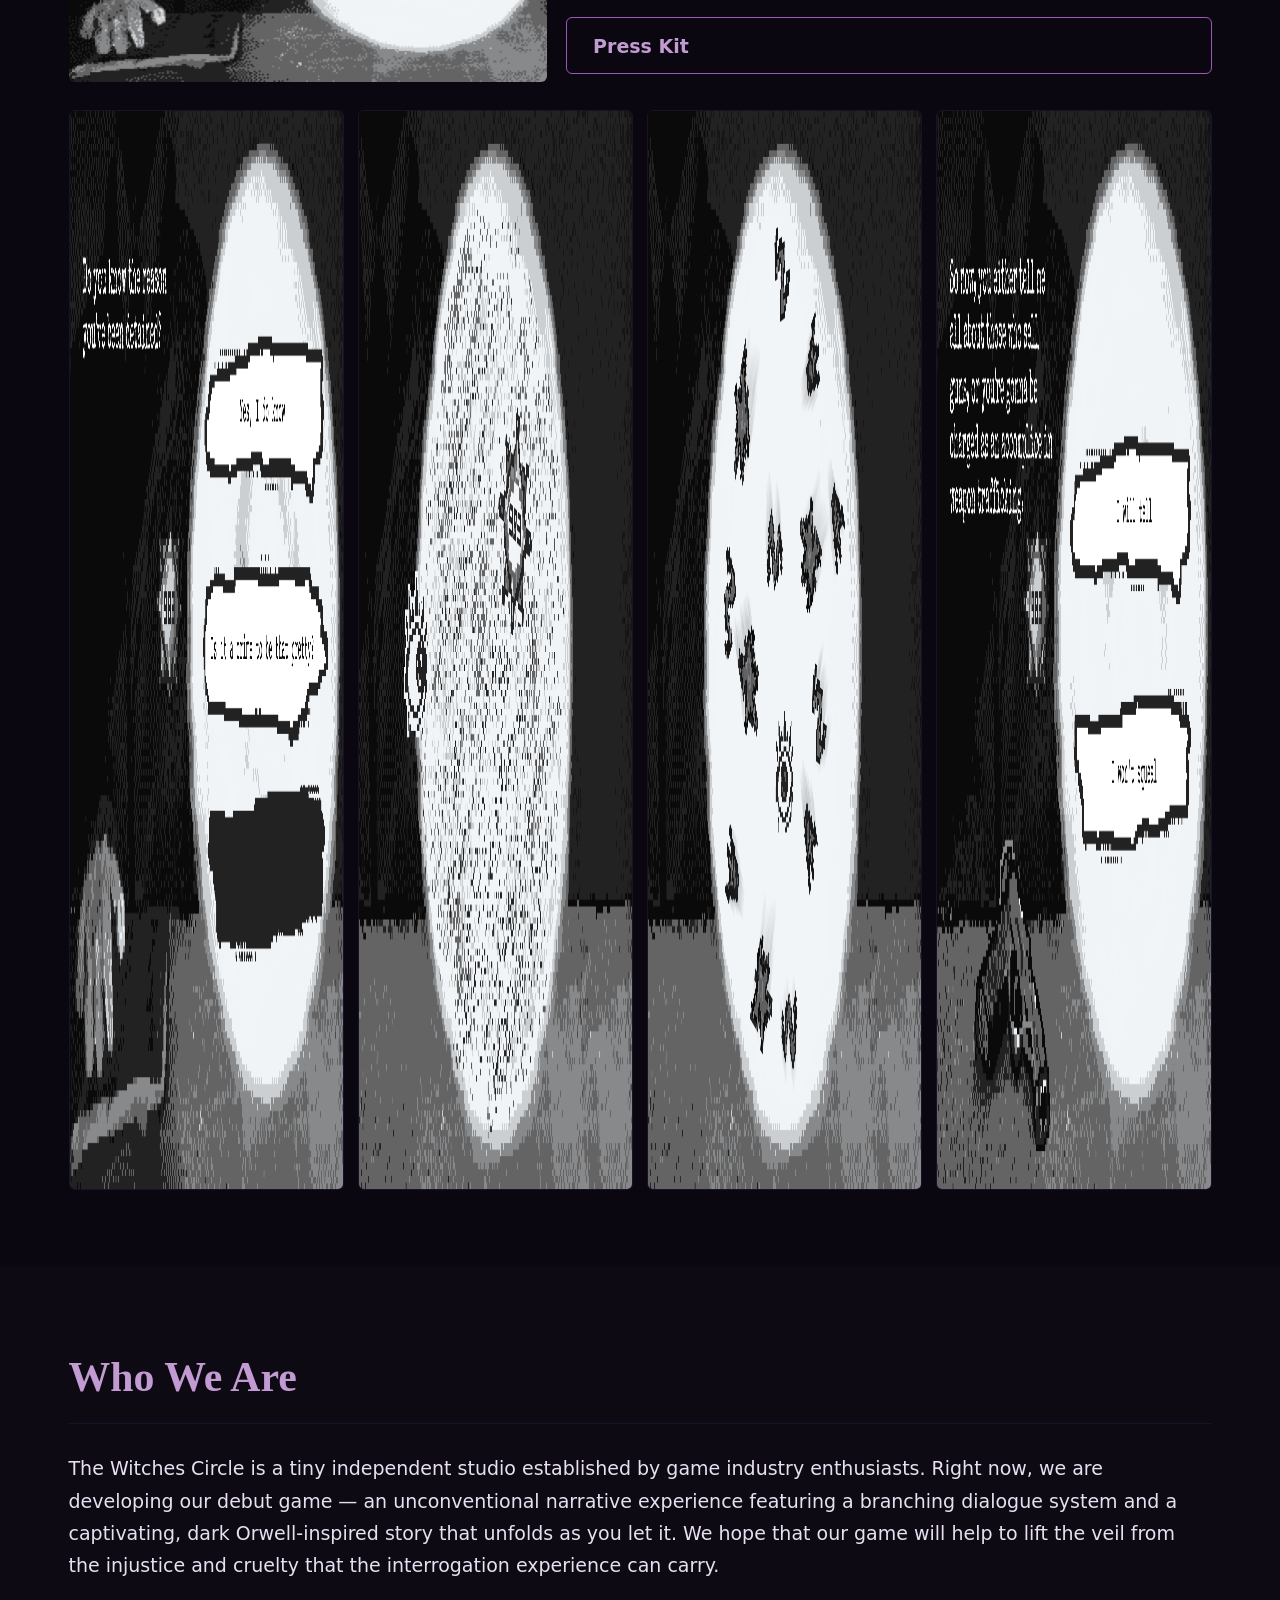
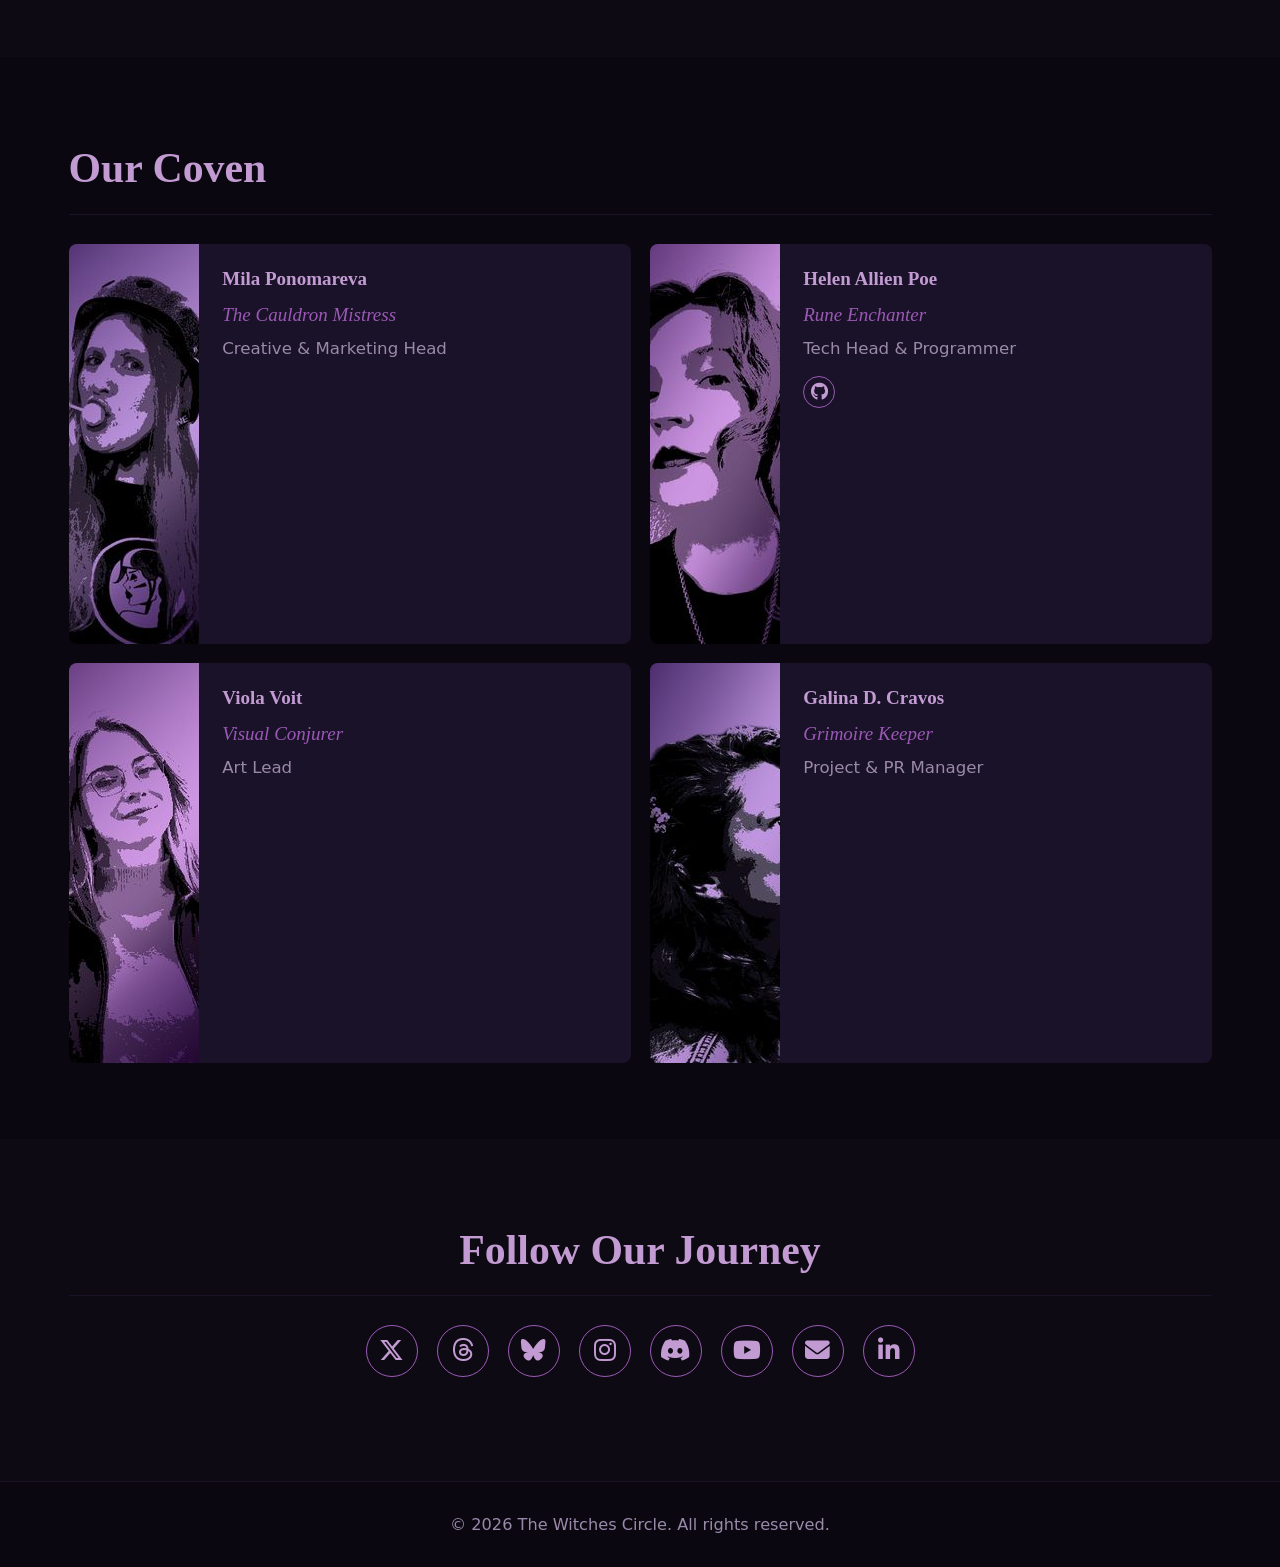
==== commit a7078ed2: "[site] [+] add 404 page, image dimensions Co-Authored-By: Claude Opus 5 <noreply@anthropic.com>" ====
--- a/index.html
+++ b/index.html
@@ -11,6 +11,7 @@
   <meta property="og:url" content="https://thewitchescircle.games" />
   <meta property="og:type" content="website" />
   <meta name="twitter:card" content="summary_large_image" />
+  <link rel="canonical" href="https://thewitchescircle.games" />
   <link rel="icon" type="image/png" href="assets/images/favicon.png" />
   <link rel="preconnect" href="https://fonts.googleapis.com" />
   <link rel="preconnect" href="https://fonts.gstatic.com" crossorigin />
@@ -23,7 +24,7 @@
   <header>
     <div class="container">
       <h1 class="logo">
-        <img src="assets/images/studio-logo.png" alt="The Witches Circle" class="logo-img" />
+        <img src="assets/images/studio-logo.png" alt="The Witches Circle" class="logo-img" width="1893" height="502" />
       </h1>
       <p class="tagline">Indie Game Studio</p>
     </div>
@@ -37,7 +38,7 @@
         <h2>Our Game</h2>
 
         <div class="game-card">
-          <img src="assets/images/dopros-logo.png" alt="DOPROS" class="game-logo" />
+          <img src="assets/images/dopros-logo.png" alt="DOPROS" class="game-logo" width="2427" height="581" />
           <p class="game-description">
             A narrative-driven interrogation experience with a branching plot, set in a dystopian
             Orwell-inspired world. You are a regular person, Dough, who must undergo an interrogation
@@ -54,14 +55,14 @@
 
         <div class="trailer-steam-row">
           <div class="trailer-embed" id="trailer">
-            <img src="assets/images/dopros-banner.png" alt="DOPROS — Official Trailer" class="trailer-thumb" />
+            <img src="assets/images/dopros-banner.png" alt="DOPROS — Official Trailer" class="trailer-thumb" width="1920" height="1080" />
             <button class="trailer-play" aria-label="Play trailer">
               <i class="fa-solid fa-play"></i>
             </button>
           </div>
           <div class="steam-column">
             <div class="steam-widget">
-              <iframe src="https://store.steampowered.com/widget/4348260/" frameborder="0" width="646" height="190"></iframe>
+              <iframe src="https://store.steampowered.com/widget/4348260/" title="DOPROS on Steam" width="646" height="190"></iframe>
             </div>
             <a href="https://store.steampowered.com/app/4348260" class="game-btn steam-wishlist-mobile" target="_blank" rel="noopener">Wishlist on Steam</a>
             <a href="https://drive.google.com/drive/folders/1Jz_JU9Nu0KG13zo6m7IpwoIm4dbHfF0O?usp=sharing" class="game-btn game-btn--secondary" target="_blank" rel="noopener">Press Kit</a>
@@ -69,16 +70,16 @@
         </div>
 
         <div class="screenshots">
-          <img src="assets/images/screenshots/screenshot-1.png" alt="DOPROS screenshot 1" loading="lazy" />
-          <img src="assets/images/screenshots/screenshot-2.png" alt="DOPROS screenshot 2" loading="lazy" />
-          <img src="assets/images/screenshots/screenshot-4.png" alt="DOPROS screenshot 4" loading="lazy" />
-          <img src="assets/images/screenshots/screenshot-5.png" alt="DOPROS screenshot 5" loading="lazy" />
+          <img src="assets/images/screenshots/screenshot-1.png" alt="DOPROS screenshot 1" loading="lazy" width="1920" height="1080" />
+          <img src="assets/images/screenshots/screenshot-2.png" alt="DOPROS screenshot 2" loading="lazy" width="1920" height="1080" />
+          <img src="assets/images/screenshots/screenshot-4.png" alt="DOPROS screenshot 4" loading="lazy" width="1920" height="1080" />
+          <img src="assets/images/screenshots/screenshot-5.png" alt="DOPROS screenshot 5" loading="lazy" width="1920" height="1080" />
         </div>
 
         <div class="lightbox" id="lightbox" role="dialog" aria-modal="true" aria-label="Screenshot viewer">
-          <button class="lightbox-btn lightbox-btn--prev" id="lightbox-prev" aria-label="Previous screenshot"><img src="assets/images/arrow.png" alt="" /></button>
+          <button class="lightbox-btn lightbox-btn--prev" id="lightbox-prev" aria-label="Previous screenshot"><img src="assets/images/arrow.png" alt="" width="64" height="64" /></button>
           <img src="" alt="" id="lightbox-img" />
-          <button class="lightbox-btn lightbox-btn--next" id="lightbox-next" aria-label="Next screenshot"><img src="assets/images/arrow.png" alt="" /></button>
+          <button class="lightbox-btn lightbox-btn--next" id="lightbox-next" aria-label="Next screenshot"><img src="assets/images/arrow.png" alt="" width="64" height="64" /></button>
         </div>
 
       </div>
@@ -102,7 +103,7 @@
         <h2>Our Coven</h2>
         <ul class="team-list">
           <li class="team-member">
-            <img src="assets/images/team/mila.jpg" alt="Mila Ponomareva" class="member-photo" loading="lazy" />
+            <img src="assets/images/team/mila.jpg" alt="Mila Ponomareva" class="member-photo" loading="lazy" width="400" height="400" />
             <div class="member-info">
               <span class="member-name">Mila Ponomareva</span>
               <span class="member-title">The Cauldron Mistress</span>
@@ -111,7 +112,7 @@
             </div>
           </li>
           <li class="team-member">
-            <img src="assets/images/team/helen.jpg" alt="Helen Allien Poe" class="member-photo" loading="lazy" />
+            <img src="assets/images/team/helen.jpg" alt="Helen Allien Poe" class="member-photo" loading="lazy" width="400" height="400" />
             <div class="member-info">
               <span class="member-name">Helen Allien Poe</span>
               <span class="member-title">Rune Enchanter</span>
@@ -125,7 +126,7 @@
             </div>
           </li>
           <li class="team-member">
-            <img src="assets/images/team/viola.jpg" alt="Viola Voit" class="member-photo" loading="lazy" />
+            <img src="assets/images/team/viola.jpg" alt="Viola Voit" class="member-photo" loading="lazy" width="400" height="400" />
             <div class="member-info">
               <span class="member-name">Viola Voit</span>
               <span class="member-title">Visual Conjurer</span>
@@ -134,7 +135,7 @@
             </div>
           </li>
           <li class="team-member">
-            <img src="assets/images/team/galina.jpg" alt="Galina D. Cravos" class="member-photo" loading="lazy" />
+            <img src="assets/images/team/galina.jpg" alt="Galina D. Cravos" class="member-photo" loading="lazy" width="400" height="400" />
             <div class="member-info">
               <span class="member-name">Galina D. Cravos</span>
               <span class="member-title">Grimoire Keeper</span>
--- a/assets/css/style.css
+++ b/assets/css/style.css
@@ -192,6 +192,7 @@
 
 .steam-widget iframe {
   display: block;
+  border: none;
 }
 
 .steam-wishlist-mobile {
@@ -481,6 +482,16 @@
   }
 }
 
+@media (prefers-reduced-motion: reduce) {
+  *, *::before, *::after {
+    transition: none !important;
+    animation: none !important;
+  }
+  html {
+    scroll-behavior: auto;
+  }
+}
+
 @media (max-width: 480px) {
   html {
     font-size: 16px;
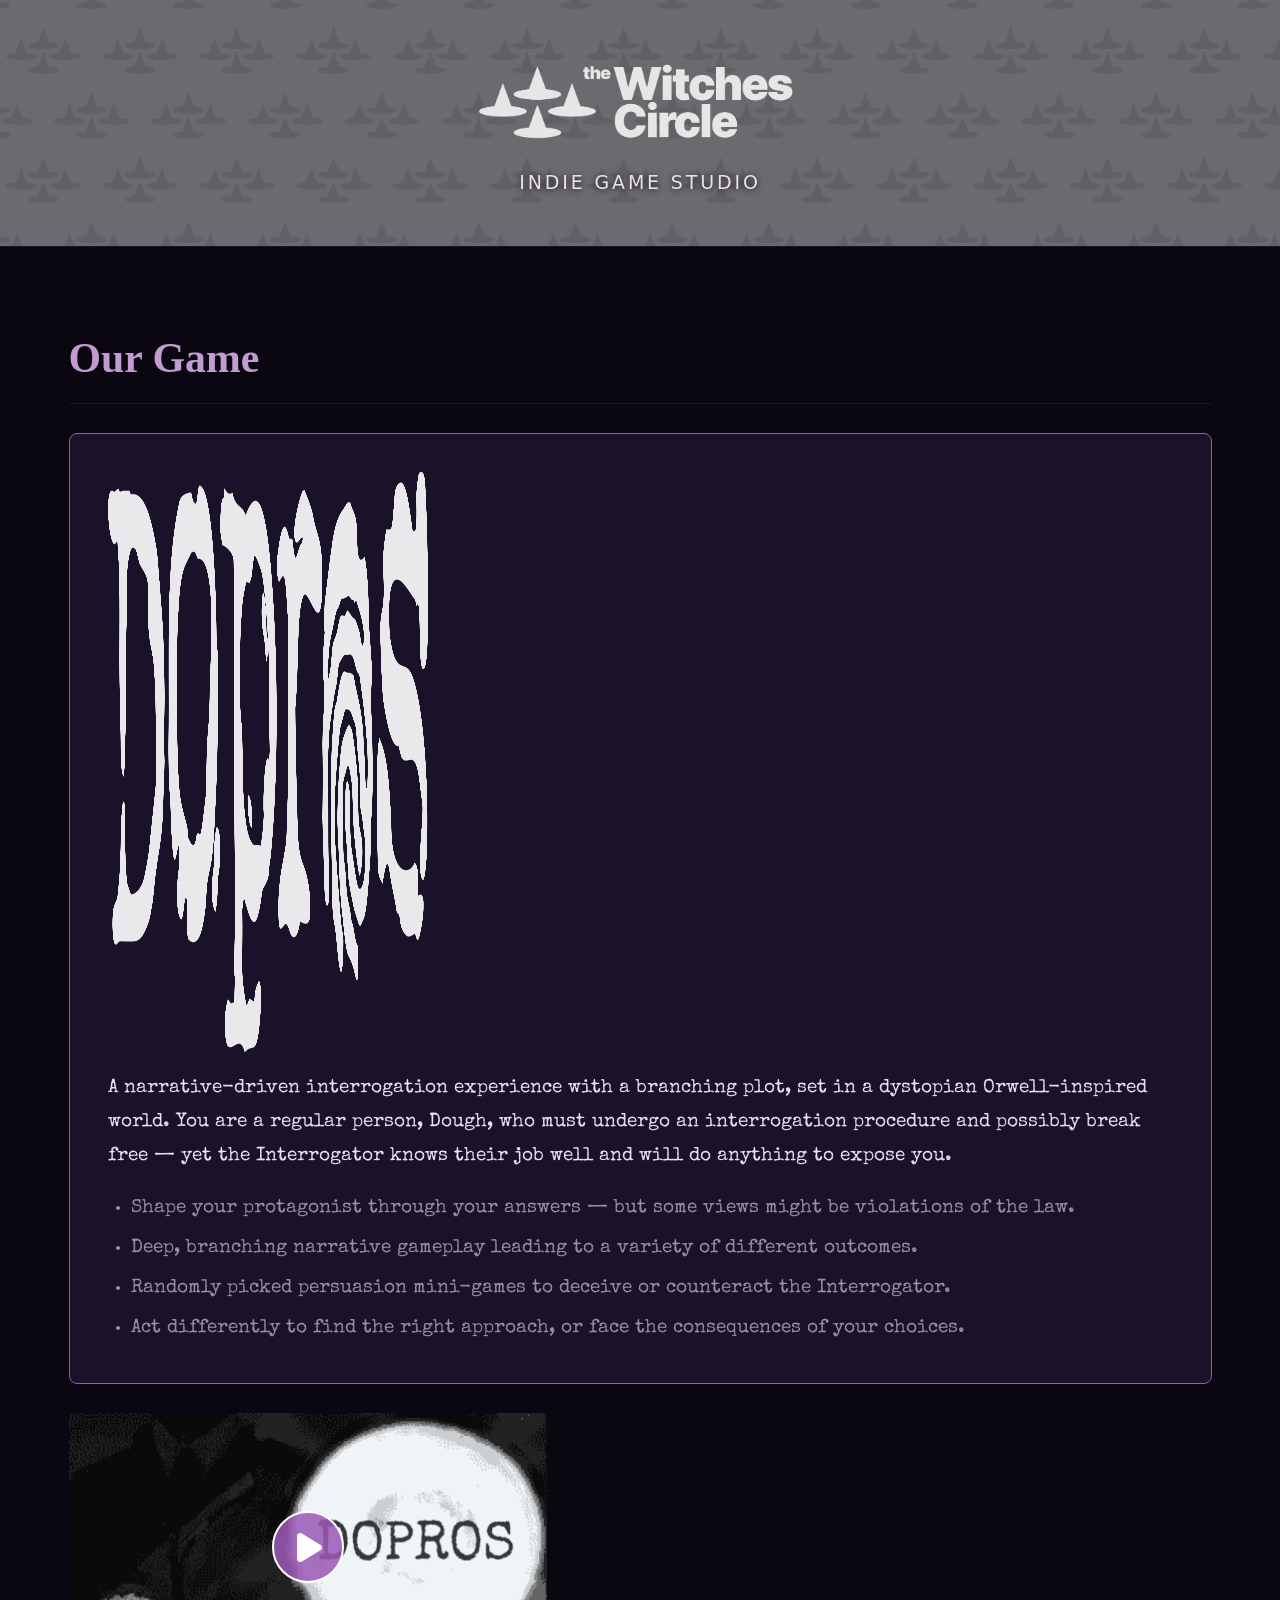
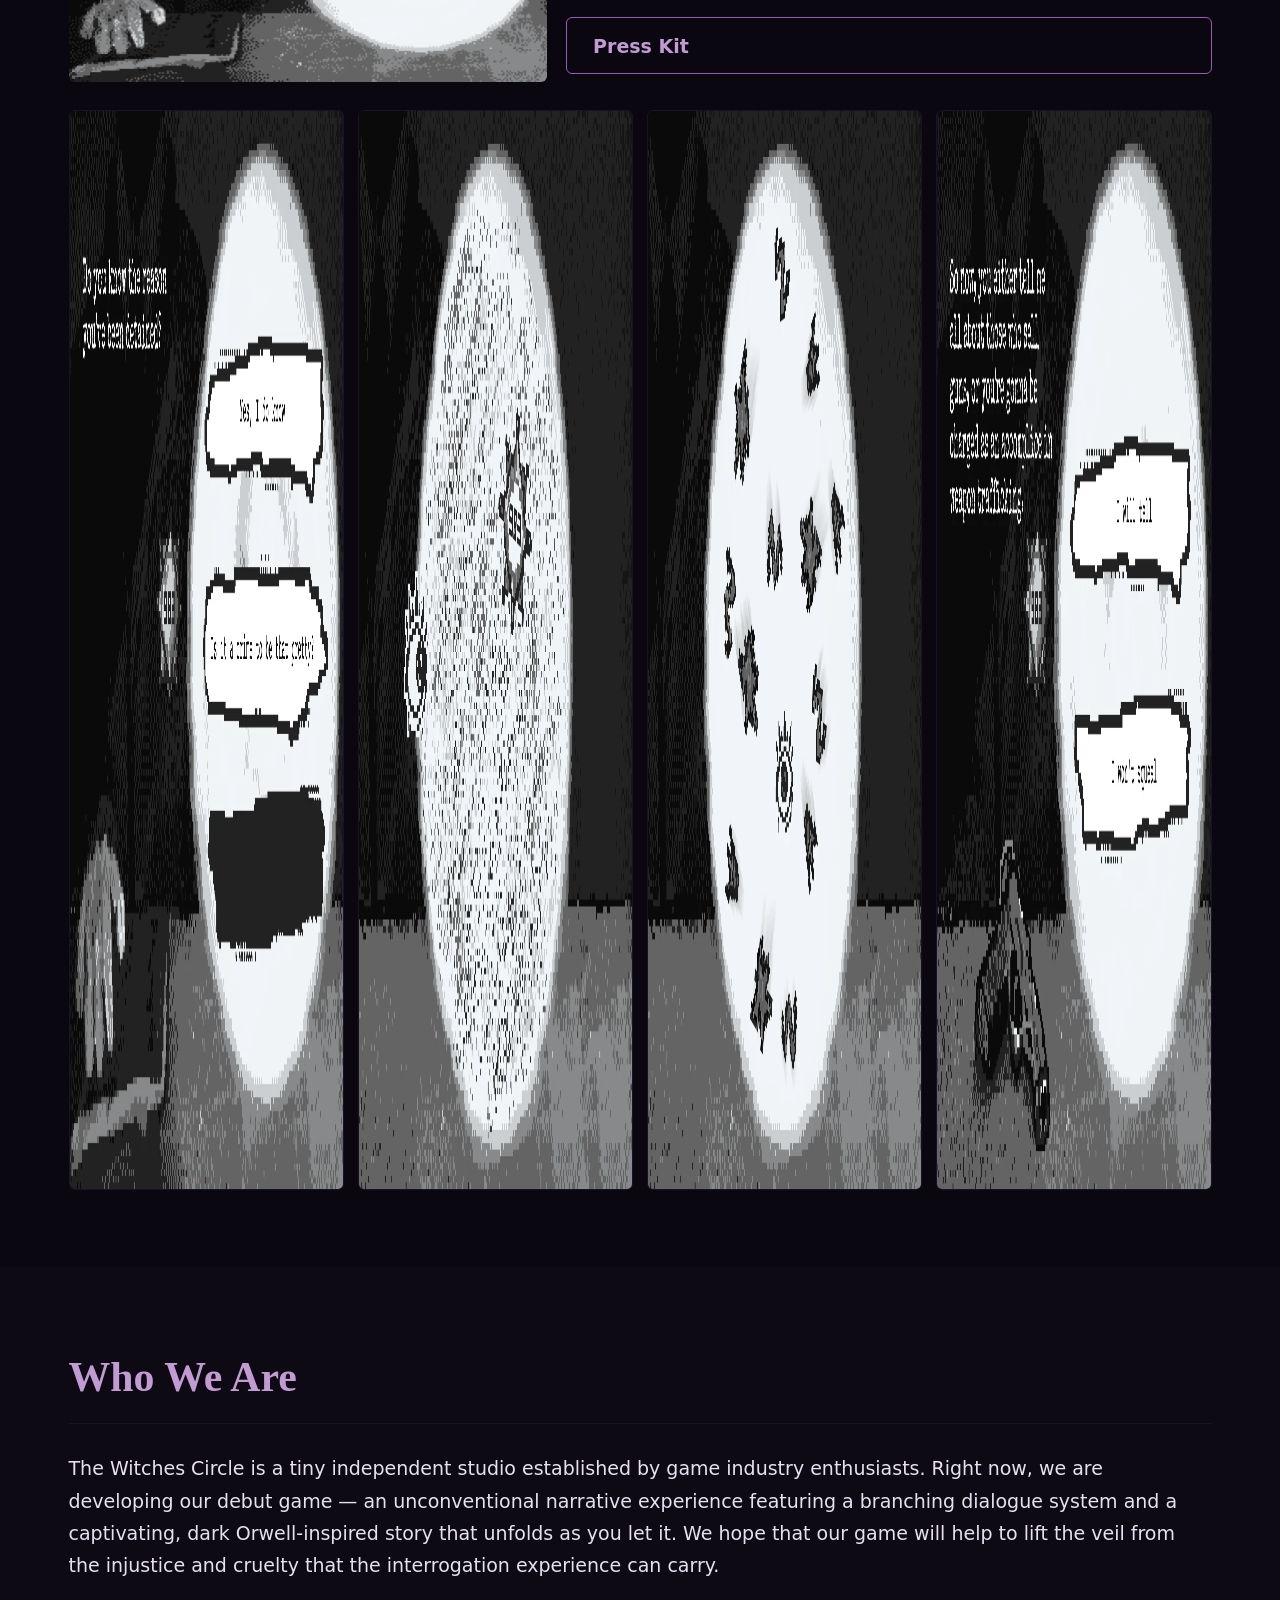
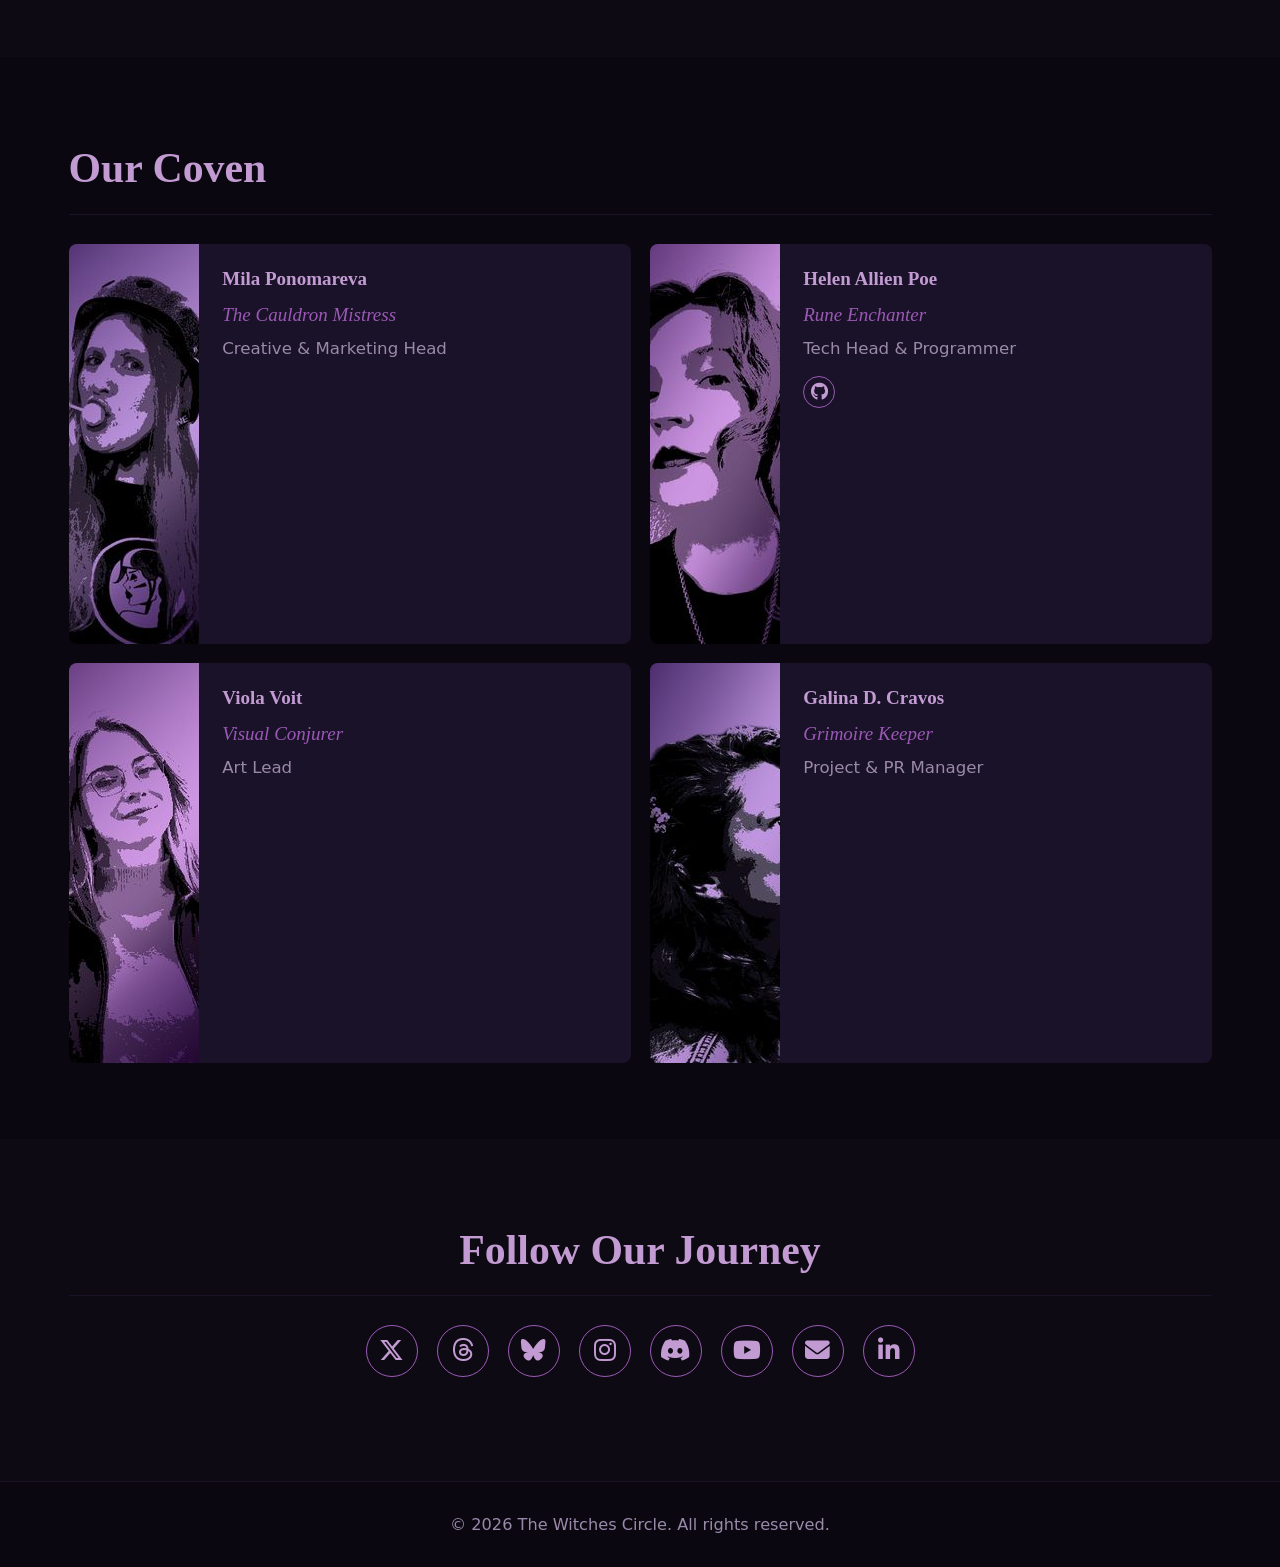
==== commit 89d2894f: "[site] [*] convert heavy images to webp Co-Authored-By: Claude Opus 5 <noreply@anthropic.com>" ====
--- a/index.html
+++ b/index.html
@@ -18,6 +18,44 @@
   <link href="https://fonts.googleapis.com/css2?family=IM+Fell+English:ital@0;1&family=Special+Elite&display=swap" rel="stylesheet" />
   <link rel="stylesheet" href="assets/css/style.css" />
   <link rel="stylesheet" href="https://cdnjs.cloudflare.com/ajax/libs/font-awesome/6.7.2/css/all.min.css" />
+  <script type="application/ld+json">
+  {
+    "@context": "https://schema.org",
+    "@graph": [
+      {
+        "@type": "Organization",
+        "@id": "https://thewitchescircle.games/#studio",
+        "name": "The Witches Circle",
+        "url": "https://thewitchescircle.games",
+        "logo": "https://thewitchescircle.games/assets/images/studio-logo.png",
+        "description": "The Witches Circle is a tiny independent studio developing DOPROS — a dark, Orwell-inspired narrative interrogation game.",
+        "email": "summon@thewitchescircle.games",
+        "sameAs": [
+          "https://x.com/WitchesAndGames",
+          "https://bsky.app/profile/witches-and-games.bsky.social",
+          "https://www.threads.com/@the.witches.circle.games",
+          "https://www.instagram.com/the.witches.circle.games/",
+          "https://www.youtube.com/@TheWitchesCircleGames",
+          "https://www.linkedin.com/company/thewitchescircle/",
+          "https://discord.gg/TPscTx6byT"
+        ]
+      },
+      {
+        "@type": "VideoGame",
+        "@id": "https://thewitchescircle.games/#dopros",
+        "name": "DOPROS",
+        "url": "https://thewitchescircle.games/#game",
+        "image": "https://thewitchescircle.games/assets/images/dopros-banner.png",
+        "description": "A narrative-driven interrogation experience with a branching plot, set in a dystopian Orwell-inspired world. You are a regular person, Dough, who must undergo an interrogation procedure and possibly break free.",
+        "genre": ["Narrative", "Adventure", "Interactive Fiction"],
+        "gamePlatform": "PC",
+        "author": { "@id": "https://thewitchescircle.games/#studio" },
+        "publisher": { "@id": "https://thewitchescircle.games/#studio" },
+        "sameAs": "https://store.steampowered.com/app/4348260"
+      }
+    ]
+  }
+  </script>
 </head>
 <body>
 
@@ -55,7 +93,7 @@
 
         <div class="trailer-steam-row">
           <div class="trailer-embed" id="trailer">
-            <img src="assets/images/dopros-banner.png" alt="DOPROS — Official Trailer" class="trailer-thumb" width="1920" height="1080" />
+            <img src="assets/images/dopros-banner.webp" alt="DOPROS — Official Trailer" class="trailer-thumb" width="1920" height="1080" />
             <button class="trailer-play" aria-label="Play trailer">
               <i class="fa-solid fa-play"></i>
             </button>
@@ -70,10 +108,10 @@
         </div>
 
         <div class="screenshots">
-          <img src="assets/images/screenshots/screenshot-1.png" alt="DOPROS screenshot 1" loading="lazy" width="1920" height="1080" />
-          <img src="assets/images/screenshots/screenshot-2.png" alt="DOPROS screenshot 2" loading="lazy" width="1920" height="1080" />
-          <img src="assets/images/screenshots/screenshot-4.png" alt="DOPROS screenshot 4" loading="lazy" width="1920" height="1080" />
-          <img src="assets/images/screenshots/screenshot-5.png" alt="DOPROS screenshot 5" loading="lazy" width="1920" height="1080" />
+          <img src="assets/images/screenshots/screenshot-1.webp" alt="DOPROS screenshot 1" loading="lazy" width="1920" height="1080" />
+          <img src="assets/images/screenshots/screenshot-2.webp" alt="DOPROS screenshot 2" loading="lazy" width="1920" height="1080" />
+          <img src="assets/images/screenshots/screenshot-4.webp" alt="DOPROS screenshot 4" loading="lazy" width="1920" height="1080" />
+          <img src="assets/images/screenshots/screenshot-5.webp" alt="DOPROS screenshot 5" loading="lazy" width="1920" height="1080" />
         </div>
 
         <div class="lightbox" id="lightbox" role="dialog" aria-modal="true" aria-label="Screenshot viewer">
--- a/assets/css/style.css
+++ b/assets/css/style.css
@@ -48,7 +48,7 @@
 /* --- Header --- */
 header {
   background-color: var(--color-bg-dark);
-  background-image: url('../images/header-banner.png');
+  background-image: url('../images/header-banner.webp');
   background-size: cover;
   background-position: center;
   border-bottom: 1px solid var(--color-surface);
